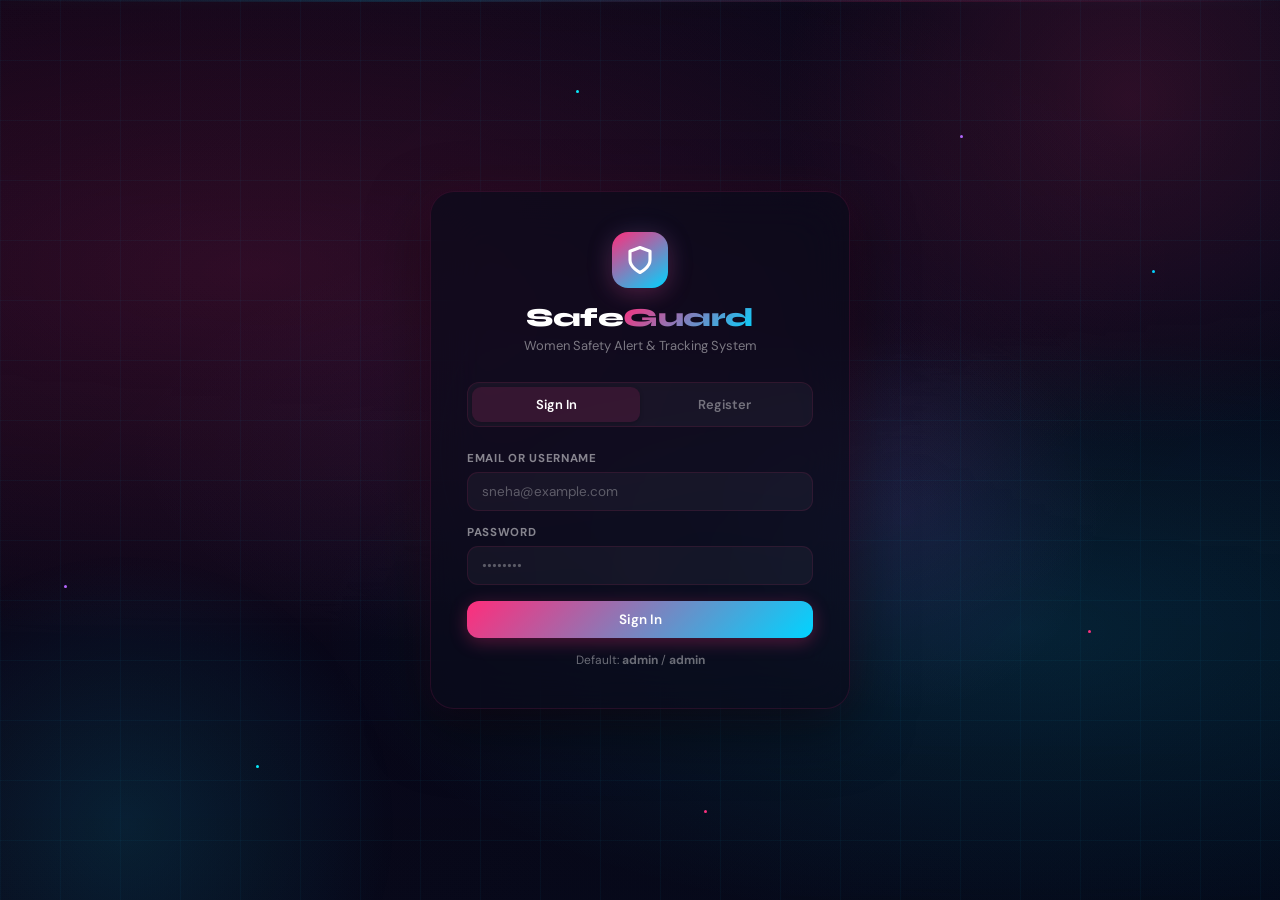
==== index.html @ 0b83d781 "Initial commit: women safety app with Django backend, SOS alerts, GPS tracking, WhatsApp/SMS/email/p" ====
<!DOCTYPE html>
<html lang="en">
<head>
<meta charset="UTF-8">
<meta name="viewport" content="width=device-width, initial-scale=1.0">
<title>SafeGuard — Women Safety Alert & Tracking System</title>
<meta name="description" content="Women Safety Alert and Tracking System — KLE's Jagadguru Tontadarya College, Gadag. BCA Project.">
<link rel="preconnect" href="https://fonts.googleapis.com">
<link rel="preconnect" href="https://fonts.gstatic.com" crossorigin>
<link href="https://fonts.googleapis.com/css2?family=Syne:wght@400;600;700;800&family=DM+Sans:ital,opsz,wght@0,9..40,300;0,9..40,400;0,9..40,500;0,9..40,600;1,9..40,300&display=swap" rel="stylesheet">
<link rel="stylesheet" href="css/style.css">
</head>
<body>
<div class="bg-orb"></div>
<div class="bg-orb"></div>
<div class="bg-orb"></div>
<div class="cyber-grid"></div>
<div class="gps-orbit-bg"></div>
<div class="gps-orbit-bg"></div>
<div class="particle"></div>
<div class="particle"></div>
<div class="particle"></div>
<div class="particle"></div>
<div class="particle"></div>
<div class="particle"></div>
<div class="particle"></div>
<div class="particle"></div>
<div class="particle"></div>
<div class="particle"></div>
<div class="scan-line"></div>
<!-- ╔══════════════════════════════╗
     ║         LOGIN PAGE           ║
     ╚══════════════════════════════╝ -->
<div class="login-page" id="login-page">
  <div class="login-card">
    <div class="login-brand">
      <div class="login-icon">
        <svg viewBox="0 0 24 24" fill="none" stroke="white" stroke-width="2.5" stroke-linecap="round" stroke-linejoin="round">
          <path d="M12 22s8-4 8-10V5l-8-3-8 3v7c0 6 8 10 8 10z"/>
        </svg>
      </div>
      <h1>Safe<span>Guard</span></h1>
      <p>Women Safety Alert & Tracking System</p>
    </div>

    <div class="login-tabs">
      <button class="login-tab active" id="tab-login" onclick="switchLoginTab('login')">Sign In</button>
      <button class="login-tab" id="tab-register" onclick="switchLoginTab('register')">Register</button>
    </div>

    <!-- Login Form -->
    <form class="login-form active" id="form-login" onsubmit="handleLogin(event)">
      <label class="field-label" for="login-email">Email or Username</label>
      <input class="inp" type="text" id="login-email" placeholder="sneha@example.com" required>

      <label class="field-label" for="login-pass">Password</label>
      <input class="inp" type="password" id="login-pass" placeholder="••••••••" required minlength="4">

      <button type="submit" class="btn btn-red btn-full mt16">Sign In</button>
      <p class="login-hint">Default: <strong>admin</strong> / <strong>admin</strong></p>
    </form>

    <!-- Register Form -->
    <form class="login-form" id="form-register" onsubmit="handleRegister(event)">
      <label class="field-label" for="reg-name">Full Name</label>
      <input class="inp" type="text" id="reg-name" placeholder="Your Name" required>

      <label class="field-label" for="reg-email">Email</label>
      <input class="inp" type="email" id="reg-email" placeholder="email@example.com" required>

      <label class="field-label" for="reg-phone">Phone</label>
      <input class="inp" type="tel" id="reg-phone" placeholder="+91 XXXXX XXXXX" required>

      <label class="field-label" for="reg-pass">Password</label>
      <input class="inp" type="password" id="reg-pass" placeholder="••••••••" required minlength="4">

      <button type="submit" class="btn btn-red btn-full mt16">Create Account</button>
    </form>
  </div>
</div>

<div class="app">

<!-- ╔══════════════════════════════╗
     ║         SIDEBAR             ║
     ╚══════════════════════════════╝ -->
<nav class="sidebar" role="navigation" aria-label="Main Navigation">

  <div class="sidebar-logo" title="SafeGuard" onclick="showPage('dashboard')">
    <!-- Shield icon -->
    <svg viewBox="0 0 24 24" fill="none" stroke="white" stroke-width="2.5" stroke-linecap="round" stroke-linejoin="round">
      <path d="M12 22s8-4 8-10V5l-8-3-8 3v7c0 6 8 10 8 10z"/>
    </svg>
  </div>

  <!-- Dashboard -->
  <button class="nav-item active" data-nav="dashboard" onclick="showPage('dashboard')" aria-label="Dashboard">
    <svg viewBox="0 0 24 24" fill="none" stroke="currentColor" stroke-width="2" stroke-linecap="round" stroke-linejoin="round"><rect x="3" y="3" width="7" height="7"/><rect x="14" y="3" width="7" height="7"/><rect x="14" y="14" width="7" height="7"/><rect x="3" y="14" width="7" height="7"/></svg>
    <span class="nav-tooltip">Dashboard</span>
  </button>

  <!-- Emergency SOS -->
  <button class="nav-item" data-nav="emergency" onclick="showPage('emergency')" aria-label="Emergency SOS">
    <svg viewBox="0 0 24 24" fill="none" stroke="currentColor" stroke-width="2" stroke-linecap="round" stroke-linejoin="round"><path d="M10.29 3.86L1.82 18a2 2 0 001.71 3h16.94a2 2 0 001.71-3L13.71 3.86a2 2 0 00-3.42 0z"/><line x1="12" y1="9" x2="12" y2="13"/><line x1="12" y1="17" x2="12.01" y2="17"/></svg>
    <span class="nav-tooltip">Emergency SOS</span>
  </button>

  <!-- Tracking -->
  <button class="nav-item" data-nav="tracking" onclick="showPage('tracking')" aria-label="Live Tracking">
    <svg viewBox="0 0 24 24" fill="none" stroke="currentColor" stroke-width="2" stroke-linecap="round" stroke-linejoin="round"><circle cx="12" cy="12" r="3"/><path d="M22 12h-4M6 12H2M12 2v4M12 18v4"/></svg>
    <span class="nav-tooltip">Live Tracking</span>
  </button>

  <!-- Contacts -->
  <button class="nav-item" data-nav="contacts" onclick="showPage('contacts')" aria-label="Contacts">
    <svg viewBox="0 0 24 24" fill="none" stroke="currentColor" stroke-width="2" stroke-linecap="round" stroke-linejoin="round"><path d="M17 21v-2a4 4 0 00-4-4H5a4 4 0 00-4 4v2"/><circle cx="9" cy="7" r="4"/><path d="M23 21v-2a4 4 0 00-3-3.87M16 3.13a4 4 0 010 7.75"/></svg>
    <span class="nav-tooltip">Contacts</span>
  </button>

  <!-- AI Detection -->
  <button class="nav-item" data-nav="aidetect" onclick="showPage('aidetect')" aria-label="AI Detection">
    <svg viewBox="0 0 24 24" fill="none" stroke="currentColor" stroke-width="2" stroke-linecap="round" stroke-linejoin="round"><path d="M12 1a3 3 0 00-3 3v8a3 3 0 006 0V4a3 3 0 00-3-3z"/><path d="M19 10v2a7 7 0 01-14 0v-2M12 19v4M8 23h8"/></svg>
    <span class="nav-tooltip">AI Detection</span>
  </button>

  <!-- History -->
  <button class="nav-item" data-nav="history" onclick="showPage('history')" aria-label="Alert History">
    <svg viewBox="0 0 24 24" fill="none" stroke="currentColor" stroke-width="2" stroke-linecap="round" stroke-linejoin="round"><circle cx="12" cy="12" r="10"/><polyline points="12 6 12 12 16 14"/></svg>
    <span class="nav-tooltip">Alert History</span>
  </button>

  <!-- Admin -->
  <button class="nav-item" data-nav="admin" onclick="showPage('admin')" aria-label="Admin Panel">
    <svg viewBox="0 0 24 24" fill="none" stroke="currentColor" stroke-width="2" stroke-linecap="round" stroke-linejoin="round"><rect x="2" y="3" width="20" height="14" rx="2"/><path d="M8 21h8M12 17v4"/></svg>
    <span class="nav-tooltip">Admin Panel</span>
  </button>

  <!-- Profile -->
  <button class="nav-item" data-nav="profile" onclick="showPage('profile')" aria-label="My Profile">
    <svg viewBox="0 0 24 24" fill="none" stroke="currentColor" stroke-width="2" stroke-linecap="round" stroke-linejoin="round"><path d="M20 21v-2a4 4 0 00-4-4H8a4 4 0 00-4 4v2"/><circle cx="12" cy="7" r="4"/></svg>
    <span class="nav-tooltip">My Profile</span>
  </button>

  <!-- Logout -->
  <button class="nav-item" onclick="logout()" aria-label="Logout" style="margin-top:4px;">
    <svg viewBox="0 0 24 24" fill="none" stroke="currentColor" stroke-width="2" stroke-linecap="round" stroke-linejoin="round"><path d="M9 21H5a2 2 0 01-2-2V5a2 2 0 012-2h4M16 17l5-5-5-5M21 12H9"/></svg>
    <span class="nav-tooltip">Logout</span>
  </button>

  <div class="sidebar-spacer"></div>
  <div class="online-dot" title="System Online"></div>
</nav>

<!-- ╔══════════════════════════════╗
     ║          MAIN               ║
     ╚══════════════════════════════╝ -->
<div class="main">

  <!-- TOP BAR -->
  <header class="topbar">
    <div class="topbar-brand">Safe<span>Guard</span></div>
    <div class="topbar-sep"></div>
    <div class="page-label" id="page-label">Dashboard</div>
    <div class="topbar-spacer"></div>
    <div class="topbar-clock" id="clock">--:--:-- --</div>
    <button class="alert-bell" onclick="showPage('history')" title="Alert History">
      <svg viewBox="0 0 24 24" fill="none" stroke="currentColor" stroke-width="2" stroke-linecap="round" stroke-linejoin="round"><path d="M18 8A6 6 0 006 8c0 7-3 9-3 9h18s-3-2-3-9M13.73 21a2 2 0 01-3.46 0"/></svg>
      <div class="bell-badge"></div>
    </button>
    <div class="topbar-user" onclick="showPage('profile')">
      <div class="user-av">?</div>
      <span>User</span>
    </div>
  </header>

  <!-- ════════════════════════════════
       PAGE: DASHBOARD
  ════════════════════════════════ -->
  <section class="page active" id="page-dashboard">
    <div class="page-bg-pattern"></div>
    <div class="sec-head dash-head">
      <div class="dash-head-content">
        <h2>Safety <em>Dashboard</em></h2>
      </div>
      <div class="dash-illustration">
        <svg viewBox="0 0 200 100" fill="none" xmlns="http://www.w3.org/2000/svg">
          <path d="M30 70 L50 40 L70 55 L100 20 L130 55 L150 35 L170 60" stroke="var(--primary)" stroke-width="2.5" stroke-linecap="round" stroke-linejoin="round" opacity="0.35"/>
          <path d="M30 80 L50 50 L70 65 L100 30 L130 65 L150 45 L170 70" stroke="var(--pink)" stroke-width="1.5" stroke-linecap="round" stroke-linejoin="round" opacity="0.2"/>
          <circle cx="100" cy="20" r="4" fill="var(--primary)" opacity="0.45"/>
          <circle cx="170" cy="60" r="3" fill="var(--pink)" opacity="0.35"/>
          <circle cx="30" cy="70" r="3" fill="var(--primary-light)" opacity="0.3"/>
        </svg>
      </div>
    </div>

    <!-- Stat Cards -->
    <div class="stat-grid">
      <div class="stat">
        <div class="stat-icon" style="background:var(--primary-bg);">
          <svg viewBox="0 0 24 24" fill="none" stroke="var(--primary)" stroke-width="2.2" stroke-linecap="round" stroke-linejoin="round"><path d="M10.29 3.86L1.82 18a2 2 0 001.71 3h16.94a2 2 0 001.71-3L13.71 3.86a2 2 0 00-3.42 0z"/><line x1="12" y1="9" x2="12" y2="13"/><line x1="12" y1="17" x2="12.01" y2="17"/></svg>
        </div>
        <div class="stat-num" style="color:var(--primary);">3</div>
        <div class="stat-lbl">Alerts This Month</div>
        <div class="stat-tag" style="color:var(--primary);">↑ 1 from last month</div>
      </div>
      <div class="stat">
        <div class="stat-icon" style="background:var(--green-bg);">
          <svg viewBox="0 0 24 24" fill="none" stroke="var(--green)" stroke-width="2.2" stroke-linecap="round" stroke-linejoin="round"><path d="M17 21v-2a4 4 0 00-4-4H5a4 4 0 00-4 4v2"/><circle cx="9" cy="7" r="4"/></svg>
        </div>
        <div class="stat-num" style="color:var(--green);">4</div>
        <div class="stat-lbl">Emergency Contacts</div>
        <div class="stat-tag" style="color:var(--green);">All reachable</div>
      </div>
      <div class="stat">
        <div class="stat-icon" style="background:var(--blue-bg);">
          <svg viewBox="0 0 24 24" fill="none" stroke="var(--blue)" stroke-width="2.2" stroke-linecap="round" stroke-linejoin="round"><circle cx="12" cy="12" r="3"/><path d="M22 12h-4M6 12H2M12 2v4M12 18v4"/></svg>
        </div>
        <div class="stat-num" style="color:var(--blue);">GPS</div>
        <div class="stat-lbl">Location Status</div>
        <div class="stat-tag" style="color:var(--blue);">Active · ±5m accuracy</div>
      </div>
      <div class="stat">
        <div class="stat-icon" style="background:var(--amber-bg);">
          <svg viewBox="0 0 24 24" fill="none" stroke="var(--amber)" stroke-width="2.2" stroke-linecap="round" stroke-linejoin="round"><path d="M12 1a3 3 0 00-3 3v8a3 3 0 006 0V4a3 3 0 00-3-3z"/><path d="M19 10v2a7 7 0 01-14 0v-2"/></svg>
        </div>
        <div class="stat-num" style="color:var(--amber);">AI</div>
        <div class="stat-lbl">Scream Detector</div>
        <div class="stat-tag" style="color:var(--amber);">Listening…</div>
      </div>
    </div>

    <!-- Live Status Banner -->
    <div class="live-banner">
      <div class="live-banner-dot"></div>
      <div class="live-banner-text">
        <strong>System Active</strong> &nbsp;·&nbsp; Monitoring live from <span id="dash-location">MG Road, Gadag</span>
      </div>
      <span class="pill pill-safe" style="font-size:10px;margin-left:auto;">LIVE</span>
    </div>

    <div class="g2 mt16">
      <!-- Recent Alerts -->
      <div class="card">
        <div class="card-head">
          <svg viewBox="0 0 24 24" fill="none" stroke="currentColor" stroke-width="2" stroke-linecap="round" stroke-linejoin="round"><path d="M18 8A6 6 0 006 8c0 7-3 9-3 9h18s-3-2-3-9M13.73 21a2 2 0 01-3.46 0"/></svg>
          Recent Alerts
          <span class="ch-right"><button class="btn btn-ghost btn-sm" onclick="showPage('history')">View All</button></span>
        </div>
        <div id="alert-feed"></div>
      </div>

      <!-- Status + Quick Actions -->
      <div class="col">
        <div class="card">
          <div class="card-head">
            <svg viewBox="0 0 24 24" fill="none" stroke="currentColor" stroke-width="2" stroke-linecap="round" stroke-linejoin="round"><path d="M12 22s8-4 8-10V5l-8-3-8 3v7c0 6 8 10 8 10z"/></svg>
            Current Safety Status
          </div>
          <div class="row mt8">
            <span class="pill pill-safe">Safe</span>
            <span style="font-size:12px;color:var(--muted);">Updated just now</span>
          </div>
          <div class="divider"></div>
          <div style="font-size:12px;color:var(--muted);">Current Location</div>
          <div style="font-size:15px;font-weight:600;margin-top:4px;">MG Road, Gadag, Karnataka</div>
          <div style="font-size:12px;color:var(--muted);margin-top:2px;">15.4253°N &nbsp;75.6278°E</div>
          <div class="divider"></div>
          <div style="font-size:12px;color:var(--muted);margin-bottom:10px;">Quick Actions</div>
          <div class="row" style="flex-wrap:wrap;gap:8px;">
            <button class="btn btn-red" onclick="showPage('emergency')">
              <svg viewBox="0 0 24 24" fill="none" stroke="currentColor" stroke-width="2.5" stroke-linecap="round" stroke-linejoin="round" style="width:14px;height:14px;"><path d="M10.29 3.86L1.82 18a2 2 0 001.71 3h16.94a2 2 0 001.71-3L13.71 3.86a2 2 0 00-3.42 0z"/></svg>
              SOS Alert
            </button>
            <button class="btn btn-ghost" onclick="showPage('tracking')">📍 Share Location</button>
            <button class="btn btn-ghost" onclick="safeCheckIn()">✅ I'm Safe</button>
          </div>
        </div>

        <div class="card">
          <div class="card-head">
            <svg viewBox="0 0 24 24" fill="none" stroke="currentColor" stroke-width="2" stroke-linecap="round" stroke-linejoin="round"><polyline points="22 12 18 12 15 21 9 3 6 12 2 12"/></svg>
            System Status
          </div>
          <div style="display:flex;flex-direction:column;gap:10px;">
            <div class="row"><span style="font-size:13px;flex:1;">GPS Tracking</span><span class="pill pill-safe">Active</span></div>
            <div class="row"><span style="font-size:13px;flex:1;">AI Scream Detector</span><span class="pill pill-safe">Listening</span></div>
            <div class="row"><span style="font-size:13px;flex:1;">Emergency Contacts</span><span class="pill pill-safe">4 Ready</span></div>
            <div class="row"><span style="font-size:13px;flex:1;">Database (MySQL)</span><span class="pill pill-safe">Connected</span></div>
            <div class="row"><span style="font-size:13px;flex:1;">Location Sharing</span><span class="pill pill-warn">Standby</span></div>
          </div>
        </div>
      </div>
    </div>
  </section>

  <!-- ════════════════════════════════
       PAGE: EMERGENCY SOS
  ════════════════════════════════ -->
  <section class="page" id="page-emergency">
    <div class="page-bg-pattern"></div>
    <div class="sec-head">
      <h2>Emergency <em>SOS</em></h2>
      <p>Press the button to send an instant alert with your live GPS location to all contacts</p>
    </div>
    <div class="g2">
      <!-- SOS Button card -->
      <div class="card">
        <div class="sos-wrapper">
          <div class="sos-rings">
            <div class="ring"></div>
            <div class="ring"></div>
            <div class="ring"></div>
            <button class="sos-btn-main" onclick="triggerSOS()" aria-label="Send SOS Emergency Alert">
              <div class="sos-label">SOS</div>
              <div class="sos-sub">TAP TO ALERT</div>
            </button>
          </div>
          <p class="sos-hint">Pressing SOS immediately sends your GPS coordinates to all registered emergency contacts and nearby police authorities via SMS.</p>
          <div class="row mt16" style="justify-content:center;gap:12px;flex-wrap:wrap;">
            <button class="btn btn-outline" onclick="safeCheckIn()">✅ I'm Safe</button>
            <button class="btn btn-ghost" onclick="showPage('contacts')">👥 Manage Contacts</button>
            <button class="btn btn-outline" onclick="fakeCall()">📞 Fake Call</button>
          </div>
        </div>
      </div>

      <!-- Alert settings + contact list -->
      <div class="col">
        <div class="card">
          <div class="card-head">
            <svg viewBox="0 0 24 24" fill="none" stroke="currentColor" stroke-width="2" stroke-linecap="round" stroke-linejoin="round"><path d="M22 16.92v3a2 2 0 01-2.18 2 19.79 19.79 0 01-8.63-3.07A19.5 19.5 0 013.07 9.81a19.79 19.79 0 01-3.07-8.67A2 2 0 012 .84h3a2 2 0 012 1.72c.127.96.361 1.903.7 2.81a2 2 0 01-.45 2.11L6.09 8.91a16 16 0 006 6l1.27-1.27a2 2 0 012.11-.45c.907.339 1.85.573 2.81.7A2 2 0 0122 16.92z"/></svg>
            Will Alert These Contacts
          </div>
          <div id="sos-contact-list"></div>
        </div>

        <div class="card">
          <div class="card-head">
            <svg viewBox="0 0 24 24" fill="none" stroke="currentColor" stroke-width="2" stroke-linecap="round" stroke-linejoin="round"><path d="M21 15a2 2 0 01-2 2H7l-4 4V5a2 2 0 012-2h14a2 2 0 012 2z"/></svg>
            Emergency SMS
          </div>
          <label class="field-label" style="margin-top:0;" for="sos-msg-template">SMS message sent to contacts</label>
          <textarea rows="3" style="resize:none;" id="sos-msg-template">🚨 EMERGENCY! I need immediate help. My location: MG Road, Gadag. Please contact me or alert authorities right away. — SafeGuard App</textarea>
          <div style="font-size:12px;color:rgba(255,255,255,0.45);margin-top:6px;" id="sos-contacts-display">Contacts: None saved</div>
          <div class="row mt16" style="gap:10px;flex-wrap:wrap;">
            <button class="btn btn-red" onclick="triggerSOS()" style="flex:1;">🚨 SOS Alert</button>
            <button class="btn btn-outline" onclick="smsAllContacts()" style="flex:1;">💬 SMS All</button>
          </div>
        </div>
      </div>
    </div>
  </section>

  <!-- ════════════════════════════════
       PAGE: LIVE TRACKING
  ════════════════════════════════ -->
  <section class="page" id="page-tracking">
    <div class="page-bg-pattern"></div>
    <div class="sec-head">
      <h2>Live <em>GPS Tracking</em></h2>
      <p>Real-time location monitoring and sharing with emergency contacts</p>
    </div>
    <div class="g2">
      <!-- Map with Google Maps embed -->
      <div class="col">
        <div class="card" style="padding:0;overflow:hidden;">
          <div class="map-box" id="live-map-container">
            <iframe id="live-map-frame" width="100%" height="100%" style="border:0;position:absolute;inset:0;" loading="lazy" src="https://www.openstreetmap.org/export/embed.html?bbox=75.61,15.41,75.64,15.44&amp;layer=mapnik&amp;marker=15.4253,75.6278"></iframe>
            <div class="map-user-dot"></div>
            <div class="map-info">
              <strong>📍 Current Location</strong>
              <span id="tracking-location-label">MG Road, Gadag — 15.4253°N 75.6278°E</span>
              <a id="gmaps-link" href="#" target="_blank" style="font-size:12px;color:var(--blue);margin-top:4px;display:inline-block;">View on Google Maps →</a>
            </div>
            <div class="map-contacts" id="tracking-contact-chips">
            </div>
          </div>
          <div style="padding:18px;">
            <div class="row" style="flex-wrap:wrap;gap:10px;">
              <div style="flex:1;min-width:80px;">
                <div style="font-size:11px;color:var(--muted);">Accuracy</div>
                <div style="font-weight:700;font-size:14px;">±5 meters</div>
              </div>
              <div style="flex:1;min-width:80px;">
                <div style="font-size:11px;color:var(--muted);">Speed</div>
                <div style="font-weight:700;font-size:14px;">0 km/h</div>
              </div>
              <div style="flex:1;min-width:80px;">
                <div style="font-size:11px;color:var(--muted);">Battery</div>
                <div style="font-weight:700;font-size:14px;">78%</div>
              </div>
              <div style="flex:1;min-width:80px;">
                <div style="font-size:11px;color:var(--muted);">GPS Status</div>
                <span class="pill pill-safe" id="share-status">STANDBY</span>
              </div>
            </div>
          </div>
        </div>

        <!-- Tracking history -->
        <div class="card">
          <div class="card-head">
            <svg viewBox="0 0 24 24" fill="none" stroke="currentColor" stroke-width="2" stroke-linecap="round" stroke-linejoin="round"><circle cx="12" cy="12" r="10"/><polyline points="12 6 12 12 16 14"/></svg>
            Location Trail (Today)
          </div>
          <div class="timeline">
            <div class="tl-item">
              <div class="tl-dot" style="background:var(--red-bg);color:var(--red);">●</div>
              <div class="tl-content"><div class="tl-event">MG Road, Gadag</div><div class="tl-detail">Current · 15.4253°N 75.6278°E</div></div>
              <div class="tl-time">Now</div>
            </div>
            <div class="tl-item">
              <div class="tl-dot" style="background:var(--surface-2);color:var(--muted);">●</div>
              <div class="tl-content"><div class="tl-event">Gadag Bus Stand</div><div class="tl-detail">15.4231°N 75.6219°E</div></div>
              <div class="tl-time">10 min</div>
            </div>
            <div class="tl-item">
              <div class="tl-dot" style="background:var(--surface-2);color:var(--muted);">●</div>
              <div class="tl-content"><div class="tl-event">JTC College, Gadag</div><div class="tl-detail">15.4180°N 75.6190°E</div></div>
              <div class="tl-time">45 min</div>
            </div>
            <div class="tl-item">
              <div class="tl-dot" style="background:var(--surface-2);color:var(--muted);">●</div>
              <div class="tl-content"><div class="tl-event">Home — Residential Area</div><div class="tl-detail">15.4105°N 75.6150°E</div></div>
              <div class="tl-time">2h ago</div>
            </div>
          </div>
        </div>
      </div>

      <!-- Sharing controls -->
      <div class="col">
        <div class="card">
          <div class="card-head">
            <svg viewBox="0 0 24 24" fill="none" stroke="currentColor" stroke-width="2" stroke-linecap="round" stroke-linejoin="round"><path d="M4 12v8a2 2 0 002 2h12a2 2 0 002-2v-8M16 6l-4-4-4 4M12 2v13"/></svg>
            Share Live Location
          </div>
          <label class="field-label" style="margin-top:0;" for="share-duration">Share Duration</label>
          <select id="share-duration">
            <option>1 Hour</option>
            <option selected>2 Hours</option>
            <option>4 Hours</option>
            <option>Until Manually Stopped</option>
          </select>
          <label class="field-label" for="share-with">Share With</label>
          <select id="share-with">
            <option>All Emergency Contacts</option>
            <option>Mom Only</option>
            <option>Dad Only</option>
            <option>All Contacts + Police</option>
          </select>
          <label class="field-label" for="update-freq">Update Frequency</label>
          <select id="update-freq">
            <option>Every 30 seconds</option>
            <option selected>Every 1 minute</option>
            <option>Every 5 minutes</option>
          </select>
          <button class="btn btn-red btn-full mt16" id="share-btn" onclick="startSharing()">▶ Start Live Sharing</button>
        </div>

        <div class="card">
          <div class="card-head">
            <svg viewBox="0 0 24 24" fill="none" stroke="currentColor" stroke-width="2" stroke-linecap="round" stroke-linejoin="round"><path d="M21 10c0 7-9 13-9 13s-9-6-9-13a9 9 0 0118 0z"/><circle cx="12" cy="10" r="3"/></svg>
            Safe Zones
          </div>
          <div style="display:flex;flex-direction:column;gap:10px;">
            <div class="row">
              <div style="width:10px;height:10px;border-radius:50%;background:var(--green);flex-shrink:0;"></div>
              <div style="flex:1;font-size:13px;"><strong>Home</strong> &nbsp;—&nbsp; <span style="color:var(--muted);">Residential Area, Gadag</span></div>
              <span class="pill pill-safe" style="font-size:10px;">Active</span>
            </div>
            <div class="row">
              <div style="width:10px;height:10px;border-radius:50%;background:var(--green);flex-shrink:0;"></div>
              <div style="flex:1;font-size:13px;"><strong>College</strong> &nbsp;—&nbsp; <span style="color:var(--muted);">JTC Campus, Gadag</span></div>
              <span class="pill pill-safe" style="font-size:10px;">Active</span>
            </div>
            <div class="row">
              <div style="width:10px;height:10px;border-radius:50%;background:var(--amber);flex-shrink:0;"></div>
              <div style="flex:1;font-size:13px;"><strong>Market Area</strong> &nbsp;—&nbsp; <span style="color:var(--muted);">City Center</span></div>
              <span class="pill pill-warn" style="font-size:10px;">Caution</span>
            </div>
          </div>
          <button class="btn btn-ghost btn-full mt16" onclick="toast('📍 Safe Zone saved!','Safe Zones')">+ Add Safe Zone</button>
        </div>

        <!-- ═══ Safe Route Suggestion ═══ -->
        <div class="card">
          <div class="card-head">
            <svg viewBox="0 0 24 24" fill="none" stroke="currentColor" stroke-width="2" stroke-linecap="round" stroke-linejoin="round"><polyline points="22 12 18 12 15 21 9 3 6 12 2 12"/></svg>
            Safe Route Suggestion
          </div>
          <div style="display:flex;flex-direction:column;gap:12px;">
            <div class="row" style="align-items:flex-start;">
              <div style="width:20px;height:20px;border-radius:50%;background:rgba(0,230,118,0.2);display:flex;align-items:center;justify-content:center;flex-shrink:0;margin-top:2px;">
                <div style="width:8px;height:8px;border-radius:50%;background:var(--green);"></div>
              </div>
              <div style="flex:1;">
                <div style="font-size:13px;font-weight:600;color:white;">Route via College Road</div>
                <div style="font-size:11px;color:rgba(255,255,255,0.4);">Well-lit, CCTV covered · 1.2 km · 15 min walk</div>
              </div>
              <span class="pill pill-safe" style="font-size:9px;">Safe</span>
            </div>
            <div class="row" style="align-items:flex-start;">
              <div style="width:20px;height:20px;border-radius:50%;background:rgba(255,171,0,0.2);display:flex;align-items:center;justify-content:center;flex-shrink:0;margin-top:2px;">
                <div style="width:8px;height:8px;border-radius:50%;background:var(--amber);"></div>
              </div>
              <div style="flex:1;">
                <div style="font-size:13px;font-weight:600;color:white;">Route via Market Road</div>
                <div style="font-size:11px;color:rgba(255,255,255,0.4);">Moderate traffic, some dark spots · 0.8 km · 10 min</div>
              </div>
              <span class="pill pill-warn" style="font-size:9px;">Caution</span>
            </div>
            <button class="btn btn-ghost btn-full mt8" onclick="findSafeRoute()">🔄 Suggest Safe Route</button>
          </div>
        </div>

        <!-- ═══ Nearby Police & Hospitals ═══ -->
        <div class="card">
          <div class="card-head">
            <svg viewBox="0 0 24 24" fill="none" stroke="currentColor" stroke-width="2" stroke-linecap="round" stroke-linejoin="round"><path d="M12 22s-8-4.5-8-11.8A8 8 0 0112 2a8 8 0 018 8.2c0 7.3-8 11.8-8 11.8z"/><circle cx="12" cy="10" r="3"/></svg>
            Nearby Emergency Services
          </div>
          <div id="nearby-places-list">
            <div style="font-size:13px;color:rgba(255,255,255,0.4);padding:8px 0;text-align:center;">Click below to find nearby police stations & hospitals</div>
          </div>
          <div class="row mt16" style="gap:8px;">
            <button class="btn btn-outline btn-sm" onclick="findNearbyPlaces('police')" style="flex:1;">👮 Police</button>
            <button class="btn btn-outline btn-sm" onclick="findNearbyPlaces('hospital')" style="flex:1;">🏥 Hospital</button>
            <button class="btn btn-outline btn-sm" onclick="findNearbyPlaces('atm')" style="flex:1;">🏦 ATM</button>
          </div>
        </div>
      </div>
    </div>
  </section>

  <!-- ════════════════════════════════
       PAGE: CONTACTS
  ════════════════════════════════ -->
  <section class="page" id="page-contacts">
    <div class="page-bg-pattern"></div>
    <div class="sec-head">
      <h2>Emergency <em>Contacts</em></h2>
      <p>People who receive instant alerts when you trigger SOS</p>
    </div>
    <div class="g2">
      <div class="card">
        <div class="card-head">
          <svg viewBox="0 0 24 24" fill="none" stroke="currentColor" stroke-width="2" stroke-linecap="round" stroke-linejoin="round"><path d="M17 21v-2a4 4 0 00-4-4H5a4 4 0 00-4 4v2"/><circle cx="9" cy="7" r="4"/></svg>
          Saved Contacts
          <span class="ch-right" style="font-size:11px;color:var(--muted);font-family:'DM Sans',sans-serif;font-weight:400;text-transform:none;letter-spacing:0;" id="contact-count"></span>
        </div>
        <div id="contact-list"></div>
      </div>

      <div class="card">
        <div class="card-head">
          <svg viewBox="0 0 24 24" fill="none" stroke="currentColor" stroke-width="2" stroke-linecap="round" stroke-linejoin="round"><line x1="12" y1="5" x2="12" y2="19"/><line x1="5" y1="12" x2="19" y2="12"/></svg>
          Add New Contact
        </div>
        <label class="field-label" style="margin-top:0;" for="inp-name">Full Name *</label>
        <input class="inp" type="text" id="inp-name" placeholder="e.g. Anita Sharma">

        <label class="field-label" for="inp-phone">Phone Number *</label>
        <input class="inp" type="tel" id="inp-phone" placeholder="+91 XXXXX XXXXX">

        <label class="field-label" for="inp-email">Email (optional)</label>
        <input class="inp" type="email" id="inp-email" placeholder="email@example.com">

        <label class="field-label" for="inp-relation">Relationship</label>
        <select id="inp-relation">
          <option>Mother</option>
          <option>Father</option>
          <option>Sibling</option>
          <option>Friend</option>
          <option>Neighbour</option>
          <option>Guardian</option>
          <option>Other</option>
        </select>

        <label class="field-label" for="alert-method">Alert Method</label>
        <select id="alert-method">
          <option>SMS + Call</option>
          <option>SMS only</option>
          <option>App Notification</option>
          <option>All Methods</option>
        </select>

        <div class="row mt16" style="gap:10px;">
          <button class="btn btn-red" onclick="addContact()" style="flex:1;">Add Contact</button>
          <button class="btn btn-ghost" onclick="document.getElementById('inp-name').value='';document.getElementById('inp-phone').value='';document.getElementById('inp-email').value='';">Clear</button>
        </div>
      </div>
    </div>
  </section>

  <!-- ════════════════════════════════
       PAGE: AI DETECTION
  ════════════════════════════════ -->
  <section class="page" id="page-aidetect">
    <div class="page-bg-pattern"></div>
    <div class="sec-head">
      <h2>AI Scream <em>Detection</em></h2>
      <p>Automatic danger recognition using ML audio analysis — no button press required</p>
    </div>
    <div class="g2">
      <!-- AI Live Monitor -->
      <div class="ai-dark-card">
        <div class="ai-card-title">
          <svg viewBox="0 0 24 24" fill="none" stroke="#ff6b8a" stroke-width="2" stroke-linecap="round" stroke-linejoin="round" style="width:19px;height:19px;"><path d="M12 1a3 3 0 00-3 3v8a3 3 0 006 0V4a3 3 0 00-3-3z"/><path d="M19 10v2a7 7 0 01-14 0v-2M12 19v4M8 23h8"/></svg>
          Live Audio Monitor
        </div>
        <div class="ai-card-sub">AI model continuously listening for distress sounds</div>

        <div class="waveform" id="waveform"></div>

        <div class="ai-stats">
          <div>
            <div style="font-size:12px;color:rgba(255,255,255,.45);margin-bottom:4px;">Sound Level</div>
            <div><span class="db-display" id="db-value">42</span> <span class="db-unit">dB</span></div>
          </div>
          <div style="text-align:right;">
            <div style="font-size:12px;color:rgba(255,255,255,.45);margin-bottom:4px;">AI Status</div>
            <div class="ai-state" id="ai-state" style="color:var(--green);">✅ SAFE — Monitoring</div>
          </div>
        </div>

        <div class="thresh-bar">
          <div class="thresh-fill" id="thresh-fill" style="width:42%;"></div>
        </div>
        <div class="thresh-labels">
          <span>0 dB</span>
          <span>Normal (40)</span>
          <span>Caution (65)</span>
          <span>Alert (85)</span>
          <span>100 dB</span>
        </div>

        <div class="ai-controls">
          <div>
            <div class="ai-ctrl-label">AI Scream Detection</div>
            <div class="ai-ctrl-sub">Auto-alert fires at ≥85 dB scream</div>
          </div>
          <label class="toggle">
            <input type="checkbox" checked id="ai-toggle" onchange="toggleAI(this)">
            <div class="toggle-track"></div>
          </label>
        </div>

        <div style="margin-top:16px;display:flex;gap:10px;">
          <button class="btn btn-outline btn-sm" style="border-color:rgba(255,107,138,.6);color:#ff6b8a;" onclick="testDetection()">🔊 Test Detection</button>
          <button class="btn btn-ghost btn-sm" style="background:rgba(255,255,255,.07);border-color:rgba(255,255,255,.1);color:rgba(255,255,255,.6);" onclick="toast('AI model last retrained: March 2024. Accuracy: 94.3%.','Model Info')">ℹ️ Model Info</button>
        </div>
      </div>

      <!-- Settings & How it works -->
      <div class="col">
        <div class="card">
          <div class="card-head">
            <svg viewBox="0 0 24 24" fill="none" stroke="currentColor" stroke-width="2" stroke-linecap="round" stroke-linejoin="round"><path d="M12 22s8-4 8-10V5l-8-3-8 3v7c0 6 8 10 8 10z"/></svg>
            How It Works
          </div>
          <div style="display:flex;flex-direction:column;gap:14px;">
            <div style="display:flex;gap:12px;align-items:flex-start;">
              <div style="width:30px;height:30px;background:var(--red-bg);border-radius:9px;display:flex;align-items:center;justify-content:center;flex-shrink:0;font-weight:800;font-size:12px;color:var(--red);">1</div>
              <div><div style="font-size:13.5px;font-weight:600;">Audio Capture</div><div style="font-size:12px;color:var(--muted);margin-top:2px;">Microphone captures ambient sound continuously in real-time</div></div>
            </div>
            <div style="display:flex;gap:12px;align-items:flex-start;">
              <div style="width:30px;height:30px;background:var(--amber-bg);border-radius:9px;display:flex;align-items:center;justify-content:center;flex-shrink:0;font-weight:800;font-size:12px;color:var(--amber);">2</div>
              <div><div style="font-size:13.5px;font-weight:600;">ML Classification</div><div style="font-size:12px;color:var(--muted);margin-top:2px;">AI model (SVM/CNN) classifies scream vs. normal environmental noise</div></div>
            </div>
            <div style="display:flex;gap:12px;align-items:flex-start;">
              <div style="width:30px;height:30px;background:var(--blue-bg);border-radius:9px;display:flex;align-items:center;justify-content:center;flex-shrink:0;font-weight:800;font-size:12px;color:var(--blue);">3</div>
              <div><div style="font-size:13.5px;font-weight:600;">Threshold Check</div><div style="font-size:12px;color:var(--muted);margin-top:2px;">If classified scream exceeds dB threshold, auto-alert is prepared</div></div>
            </div>
            <div style="display:flex;gap:12px;align-items:flex-start;">
              <div style="width:30px;height:30px;background:var(--green-bg);border-radius:9px;display:flex;align-items:center;justify-content:center;flex-shrink:0;font-weight:800;font-size:12px;color:var(--green);">4</div>
              <div><div style="font-size:13.5px;font-weight:600;">Auto Alert Fires</div><div style="font-size:12px;color:var(--muted);margin-top:2px;">GPS location + SMS sent to all contacts within 3 seconds automatically</div></div>
            </div>
          </div>
        </div>

        <div class="card">
          <div class="card-head">
            <svg viewBox="0 0 24 24" fill="none" stroke="currentColor" stroke-width="2" stroke-linecap="round" stroke-linejoin="round"><circle cx="12" cy="12" r="3"/><path d="M19.07 4.93a10 10 0 010 14.14M4.93 4.93a10 10 0 000 14.14"/></svg>
            Detection Settings
          </div>
          <label class="field-label" style="margin-top:0;" for="sensitivity">Sensitivity Level</label>
          <select id="sensitivity" onchange="toast('⚙️ Sensitivity updated.','Settings Saved')">
            <option>High — 75 dB (more sensitive)</option>
            <option selected>Medium — 85 dB (recommended)</option>
            <option>Low — 95 dB (fewer false positives)</option>
          </select>
          <label class="field-label" for="auto-delay">Auto-Alert Delay</label>
          <select id="auto-delay">
            <option>Immediate (0 seconds)</option>
            <option selected>3 seconds (default)</option>
            <option>5 seconds (manual cancel window)</option>
          </select>
          <label class="field-label" for="sound-env">Sound Environment</label>
          <select id="sound-env">
            <option>Quiet (Indoor / Night)</option>
            <option selected>Mixed (General Use)</option>
            <option>Noisy (Public / Transport)</option>
          </select>
          <button class="btn btn-red btn-full mt16" onclick="toast('✅ AI detection settings saved.','Saved')">Save Settings</button>
        </div>
      </div>
    </div>
  </section>

  <!-- ════════════════════════════════
       PAGE: HISTORY
  ════════════════════════════════ -->
  <section class="page" id="page-history">
    <div class="page-bg-pattern"></div>
    <div class="sec-head">
      <h2>Alert <em>History</em></h2>
      <p>Complete log of all past alerts, check-ins, and system events</p>
    </div>
    <div class="g2">
      <div class="card" style="grid-column:1/-1;">
        <div class="card-head">
          <svg viewBox="0 0 24 24" fill="none" stroke="currentColor" stroke-width="2" stroke-linecap="round" stroke-linejoin="round"><circle cx="12" cy="12" r="10"/><polyline points="12 6 12 12 16 14"/></svg>
          All Events
          <span class="ch-right">
            <button class="btn btn-ghost btn-sm" onclick="exportCSV()">Export CSV</button>
          </span>
        </div>
        <div id="history-feed"></div>
      </div>
    </div>
  </section>

  <!-- ════════════════════════════════
       PAGE: ADMIN PANEL
  ════════════════════════════════ -->
  <section class="page" id="page-admin">
    <div class="page-bg-pattern"></div>
    <div class="sec-head">
      <h2>Admin <em>Panel</em></h2>
    </div>

    <!-- Admin Stats -->
    <div class="g3" style="margin-bottom:20px;">
      <div class="stat">
        <div class="stat-icon" style="background:var(--blue-bg);">
          <svg viewBox="0 0 24 24" fill="none" stroke="var(--blue)" stroke-width="2.2" stroke-linecap="round" stroke-linejoin="round"><path d="M17 21v-2a4 4 0 00-4-4H5a4 4 0 00-4 4v2"/><circle cx="9" cy="7" r="4"/><path d="M23 21v-2a4 4 0 00-3-3.87M16 3.13a4 4 0 010 7.75"/></svg>
        </div>
        <div class="stat-num" style="color:var(--blue);">127</div>
        <div class="stat-lbl">Registered Users</div>
        <div class="stat-tag" style="color:var(--blue);">↑ 14 new this month</div>
      </div>
      <div class="stat">
        <div class="stat-icon" style="background:var(--pink-bg);">
          <svg viewBox="0 0 24 24" fill="none" stroke="var(--pink)" stroke-width="2.2" stroke-linecap="round" stroke-linejoin="round"><path d="M10.29 3.86L1.82 18a2 2 0 001.71 3h16.94a2 2 0 001.71-3L13.71 3.86a2 2 0 00-3.42 0z"/><line x1="12" y1="9" x2="12" y2="13"/><line x1="12" y1="17" x2="12.01" y2="17"/></svg>
        </div>
        <div class="stat-num" style="color:var(--pink);">18</div>
        <div class="stat-lbl">Total Alerts (Apr)</div>
        <div class="stat-tag" style="color:var(--pink);">↓ 3 from March</div>
      </div>
      <div class="stat">
        <div class="stat-icon" style="background:var(--green-bg);">
          <svg viewBox="0 0 24 24" fill="none" stroke="var(--green)" stroke-width="2.2" stroke-linecap="round" stroke-linejoin="round"><polyline points="22 12 18 12 15 21 9 3 6 12 2 12"/></svg>
        </div>
        <div class="stat-num" style="color:var(--green);">94%</div>
        <div class="stat-lbl">Response Rate</div>
        <div class="stat-tag" style="color:var(--green);">+2% improvement</div>
      </div>
    </div>

    <div class="card">
      <div class="card-head">
        <svg viewBox="0 0 24 24" fill="none" stroke="currentColor" stroke-width="2" stroke-linecap="round" stroke-linejoin="round"><rect x="2" y="3" width="20" height="14" rx="2"/><path d="M8 21h8M12 17v4"/></svg>
        Registered Users & Emergency Log
        <span class="ch-right" style="display:flex;gap:8px;">
          <button class="btn btn-ghost btn-sm" onclick="toast('🔍 Filter applied.','Filter')">Filter</button>
          <button class="btn btn-ghost btn-sm" onclick="exportCSV()">Export CSV</button>
          <button class="btn btn-red btn-sm" onclick="toast('📣 Broadcast safety alert sent to all ' + App.adminUsers.length + ' users.','Broadcast Sent')">Broadcast Alert</button>
        </span>
      </div>
      <div style="overflow-x:auto;">
        <table class="data-table">
          <thead>
            <tr>
              <th>#</th>
              <th>Name</th>
              <th>Reg. No.</th>
              <th>Phone</th>
              <th>Last Alert</th>
              <th>Status</th>
              <th>Actions</th>
            </tr>
          </thead>
          <tbody id="admin-tbody"></tbody>
        </table>
      </div>
    </div>
  </section>

  <!-- ════════════════════════════════
       PAGE: MY PROFILE
  ════════════════════════════════ -->
  <section class="page" id="page-profile">
    <div class="page-bg-pattern"></div>
    <div class="sec-head">
      <h2>My <em>Profile</em></h2>
      <p>Personal information and app preferences</p>
    </div>
    <div class="g2">
      <div class="card">
        <div class="card-head">
          <svg viewBox="0 0 24 24" fill="none" stroke="currentColor" stroke-width="2" stroke-linecap="round" stroke-linejoin="round"><path d="M20 21v-2a4 4 0 00-4-4H8a4 4 0 00-4 4v2"/><circle cx="12" cy="7" r="4"/></svg>
          Personal Information
        </div>
        <!-- Avatar -->
        <div style="display:flex;align-items:center;gap:16px;margin-bottom:20px;">
          <div class="profile-avatar">?</div>
          <div>
            <div class="profile-name">Your Name</div>
            <span class="pill pill-safe" style="margin-top:6px;">Account Active</span>
          </div>
        </div>

        <label class="field-label" style="margin-top:0;" for="p-name">Full Name</label>
        <input class="inp" type="text" id="p-name" placeholder="Your full name">

        <label class="field-label" for="p-phone">Phone Number</label>
        <input class="inp" type="tel" id="p-phone" placeholder="+91 XXXXX XXXXX">

        <label class="field-label" for="p-email">Email Address</label>
        <input class="inp" type="email" id="p-email" placeholder="email@example.com">

        <label class="field-label" for="p-addr">Home Address</label>
        <input class="inp" type="text" id="p-addr" placeholder="Your address">

        <label class="field-label" for="blood-group">Blood Group</label>
        <select id="blood-group">
          <option selected disabled>Select blood group</option>
          <option>A+</option><option>B+</option><option>O+</option><option>AB+</option>
          <option>A−</option><option>B−</option><option>O−</option><option>AB−</option>
        </select>

        <button class="btn btn-red btn-full mt16" onclick="saveProfile()">Save Profile</button>
      </div>

      <div class="col">
        <div class="card">
          <div class="card-head">
            <svg viewBox="0 0 24 24" fill="none" stroke="currentColor" stroke-width="2" stroke-linecap="round" stroke-linejoin="round"><circle cx="12" cy="12" r="3"/><path d="M12 2v2M12 20v2M4.22 4.22l1.42 1.42M18.36 18.36l1.42 1.42M2 12h2M20 12h2M4.22 19.78l1.42-1.42M18.36 5.64l1.42-1.42"/></svg>
            App Preferences
          </div>
          <div style="display:flex;flex-direction:column;gap:14px;">
            <div class="row">
              <div style="flex:1;"><div style="font-size:13.5px;font-weight:600;">AI Scream Detection</div><div style="font-size:12px;color:var(--muted);">Auto-detect danger sounds</div></div>
              <label class="toggle"><input type="checkbox" id="ai-scream" checked onchange="toggleAI(this)"><div class="toggle-track"></div></label>
            </div>
            <div class="divider" style="margin:0;"></div>
            <div class="row">
              <div style="flex:1;"><div style="font-size:13.5px;font-weight:600;">Background GPS</div><div style="font-size:12px;color:var(--muted);">Track location always</div></div>
              <label class="toggle"><input type="checkbox" id="bg-gps" checked><div class="toggle-track"></div></label>
            </div>
            <div class="divider" style="margin:0;"></div>
            <div class="row">
              <div style="flex:1;"><div style="font-size:13.5px;font-weight:600;">Night Mode Alerts</div><div style="font-size:12px;color:var(--muted);">Extra sensitivity 9 PM–6 AM</div></div>
              <label class="toggle"><input type="checkbox" id="night-mode" checked><div class="toggle-track"></div></label>
            </div>
            <div class="divider" style="margin:0;"></div>
            <div class="row">
              <div style="flex:1;"><div style="font-size:13.5px;font-weight:600;">Vibration Alerts</div><div style="font-size:12px;color:var(--muted);">Haptic feedback on danger</div></div>
              <label class="toggle"><input type="checkbox" id="vibration" checked><div class="toggle-track"></div></label>
            </div>
          </div>
        </div>

        <div class="card">
          <div class="card-head">
            <svg viewBox="0 0 24 24" fill="none" stroke="currentColor" stroke-width="2" stroke-linecap="round" stroke-linejoin="round"><path d="M9 21H5a2 2 0 01-2-2V5a2 2 0 012-2h4M16 17l5-5-5-5M21 12H9"/></svg>
            Account
          </div>
          <button class="btn btn-outline btn-full" onclick="logout()">Logout</button>
        </div>
      </div>
    </div>
  </section>

</div><!-- /main -->
</div><!-- /app -->

<!-- ════════════════════════════════
     SOS MODAL
════════════════════════════════ -->
<div class="modal-bg" id="sos-modal" role="dialog" aria-modal="true" aria-label="SOS Confirmation">
  <div class="modal-box">
    <div class="modal-icon-ring">
      <svg viewBox="0 0 24 24" fill="none" stroke="currentColor" stroke-width="2.5" stroke-linecap="round" stroke-linejoin="round"><path d="M10.29 3.86L1.82 18a2 2 0 001.71 3h16.94a2 2 0 001.71-3L13.71 3.86a2 2 0 00-3.42 0z"/><line x1="12" y1="9" x2="12" y2="13"/><line x1="12" y1="17" x2="12.01" y2="17"/></svg>
    </div>
    <h3>🚨 SOS Sending In…</h3>
    <div class="modal-countdown" id="sos-count">3</div>
    <p>Your live GPS location will be sent to your emergency contacts. Tap <em>Cancel</em> to abort.</p>
    <div class="modal-actions">
      <button class="btn btn-ghost" onclick="cancelSOS()">Cancel</button>
      <button class="btn btn-red" onclick="confirmSOS()">Send Now</button>
    </div>
  </div>
</div>

<!-- ════════════════════════════════
     TOAST NOTIFICATION
════════════════════════════════ -->
<div id="toast" role="alert" aria-live="polite">
  <div id="toast-title"></div>
  <div id="toast-msg"></div>
</div>

<script src="js/app.js"></script>

</body>
</html>
---- css/style.css ----
/* ============================================================
   SafeGuard — Women Safety Alert & Tracking System
   Main Stylesheet
   ============================================================ */

@import url('https://fonts.googleapis.com/css2?family=Syne:wght@400;600;700;800&family=DM+Sans:ital,opsz,wght@0,9..40,300;0,9..40,400;0,9..40,500;0,9..40,600;1,9..40,300&display=swap');

/* ── CSS VARIABLES — Neon Pink & Electric Blue Cyber Theme ── */
:root {
  --primary:     #ff2d7b;
  --primary-dark:#c2185b;
  --primary-light:#ff6b9d;
  --primary-glow:rgba(255,45,123,0.25);
  --primary-bg:  rgba(255,45,123,0.08);
  --pink:        #ff2d7b;
  --pink-dark:   #c2185b;
  --pink-light:  #ff6b9d;
  --pink-glow:   rgba(255,45,123,0.25);
  --pink-bg:     rgba(255,45,123,0.08);
  --blue:        #00d4ff;
  --blue-dark:   #0099cc;
  --blue-light:  #66e5ff;
  --blue-glow:   rgba(0,212,255,0.25);
  --blue-bg:     rgba(0,212,255,0.08);
  --neon-purple: #b366ff;
  --neon-cyan:   #00f0ff;
  --danger:      #ff1744;
  --danger-dark: #d50000;
  --danger-glow: rgba(255,23,68,0.25);
  --danger-bg:   rgba(255,23,68,0.08);
  --red:         var(--danger);
  --red-dark:    var(--danger-dark);
  --red-light:   #ff5252;
  --red-glow:    rgba(255,23,68,0.25);
  --red-bg:      rgba(255,23,68,0.08);
  --ink:         #0a0a1a;
  --ink-2:       #1a1a3e;
  --surface:     rgba(255,255,255,0.92);
  --surface-2:   #f0ecff;
  --border:      rgba(255,45,123,0.15);
  --border-blue: rgba(0,212,255,0.15);
  --muted:       #7a6a9a;
  --green:       #00e676;
  --green-bg:    rgba(0,230,118,0.12);
  --amber:       #ffab00;
  --amber-bg:    rgba(255,171,0,0.12);
  --sidebar-w:   76px;
  --topbar-h:    64px;
  --radius:      18px;
  --shadow:      0 2px 20px rgba(0,0,0,0.08);
  --shadow-lg:   0 8px 48px rgba(0,0,0,0.15);
  --neon-text:   0 0 10px var(--primary-glow), 0 0 20px var(--primary-glow);
  --neon-border: 0 0 6px var(--primary-glow), 0 0 12px var(--primary-glow);
}

/* ── ANIMATIONS ── */
@keyframes fadeInUp {
  from { opacity: 0; transform: translateY(24px); }
  to   { opacity: 1; transform: translateY(0); }
}
@keyframes fadeInScale {
  from { opacity: 0; transform: scale(0.92); }
  to   { opacity: 1; transform: scale(1); }
}
@keyframes shimmer {
  0%   { background-position: -200% 0; }
  100% { background-position: 200% 0; }
}
@keyframes pulseGlow {
  0%,100% { box-shadow: 0 0 8px var(--primary-glow), 0 0 16px var(--blue-glow); }
  50%     { box-shadow: 0 0 24px var(--primary-glow), 0 0 48px var(--blue-glow), 0 0 80px rgba(255,45,123,0.08); }
}
@keyframes slideInLeft {
  from { opacity: 0; transform: translateX(-30px); }
  to   { opacity: 1; transform: translateX(0); }
}
@keyframes slideInRight {
  from { opacity: 0; transform: translateX(30px); }
  to   { opacity: 1; transform: translateX(0); }
}
@keyframes countUp {
  from { opacity: 0.3; transform: scale(0.5); }
  to   { opacity: 1; transform: scale(1); }
}
@keyframes floatY {
  0%,100% { transform: translateY(0); }
  50%     { transform: translateY(-8px); }
}
@keyframes spinSlow {
  from { transform: rotate(0deg); }
  to   { transform: rotate(360deg); }
}

/* ── NEON CYBER ANIMATIONS ── */
@keyframes neonPulse {
  0%,100% { opacity: 0.4; filter: blur(60px); transform: scale(1); }
  50%     { opacity: 0.8; filter: blur(80px); transform: scale(1.1); }
}
@keyframes scanningLine {
  0%   { top: -2%; }
  100% { top: 102%; }
}
@keyframes gpsOrbit {
  from { transform: rotate(0deg) translateX(180px) rotate(0deg); }
  to   { transform: rotate(360deg) translateX(180px) rotate(-360deg); }
}
@keyframes gpsOrbitInner {
  from { transform: rotate(0deg) translateX(110px) rotate(0deg); }
  to   { transform: rotate(-360deg) translateX(110px) rotate(360deg); }
}
@keyframes dataFlow {
  0%   { stroke-dashoffset: 200; }
  100% { stroke-dashoffset: 0; }
}
@keyframes particleDrift {
  0%   { transform: translate(0, 0) scale(1); opacity: 0; }
  20%  { opacity: 1; }
  80%  { opacity: 1; }
  100% { transform: translate(var(--dx,80px), var(--dy,-120px)) scale(0); opacity: 0; }
}
@keyframes radarSweep {
  from { transform: rotate(0deg); }
  to   { transform: rotate(360deg); }
}
@keyframes borderGlow {
  0%,100% { border-color: rgba(255,45,123,0.2); box-shadow: 0 0 8px rgba(255,45,123,0.06); }
  50%     { border-color: rgba(0,212,255,0.3); box-shadow: 0 0 20px rgba(0,212,255,0.1); }
}
@keyframes floatDrift {
  0%   { transform: translateY(0) translateX(0); }
  33%  { transform: translateY(-20px) translateX(15px); }
  66%  { transform: translateY(-10px) translateX(-10px); }
  100% { transform: translateY(0) translateX(0); }
}

/* ── RESET ── */
*, *::before, *::after { margin: 0; padding: 0; box-sizing: border-box; }
html { scroll-behavior: smooth; }
body {
  font-family: 'DM Sans', sans-serif;
  background: #050514;
  color: rgba(255,255,255,0.8);
  min-height: 100vh;
  overflow-x: hidden;
  position: relative;
}
a { text-decoration: none; color: inherit; }
button { font-family: inherit; }
input, select, textarea { font-family: inherit; }

/* ── BACKGROUND CANVAS — Futuristic Smart City ── */
body::before {
  content: '';
  position: fixed; inset: 0;
  background:
    url('https://images.unsplash.com/photo-1519501025264-65ba15a82390?w=1920&q=80') center center / cover no-repeat;
  pointer-events: none;
  z-index: 0;
  animation: bgSlowZoom 30s ease-in-out infinite alternate;
}

/* Neon gradient overlay — pink & blue */
body::after {
  content: '';
  position: fixed; inset: 0;
  background:
    radial-gradient(ellipse 120% 70% at 20% 30%, rgba(255,45,123,0.15) 0%, transparent 60%),
    radial-gradient(ellipse 100% 60% at 80% 70%, rgba(0,212,255,0.12) 0%, transparent 55%),
    radial-gradient(ellipse 80% 50% at 50% 50%, rgba(179,102,255,0.06) 0%, transparent 50%),
    linear-gradient(180deg, rgba(5,5,20,0.55) 0%, rgba(5,5,20,0.3) 50%, rgba(5,5,20,0.55) 100%);
  pointer-events: none;
  z-index: 1;
}

/* Cyber grid overlay */
.cyber-grid {
  position: fixed; inset: 0;
  background-image:
    linear-gradient(rgba(0,212,255,0.04) 1px, transparent 1px),
    linear-gradient(90deg, rgba(0,212,255,0.04) 1px, transparent 1px);
  background-size: 60px 60px;
  pointer-events: none;
  z-index: 2;
  animation: gridPulse 8s ease-in-out infinite alternate;
}
@keyframes gridPulse {
  0%   { opacity: 0.3; }
  100% { opacity: 0.7; }
}
@keyframes bgSlowZoom {
  0%   { transform: scale(1); }
  100% { transform: scale(1.08); }
}

/* Large neon orbs — pink & blue */
.bg-orb {
  position: fixed;
  border-radius: 50%;
  pointer-events: none;
  z-index: 2;
  animation: neonPulse 8s ease-in-out infinite alternate;
}
.bg-orb:nth-child(1) {
  width: 700px; height: 700px;
  background: radial-gradient(circle, rgba(255,45,123,0.15) 0%, transparent 70%);
  top: -250px; right: -200px;
  animation-delay: 0s;
}
.bg-orb:nth-child(2) {
  width: 550px; height: 550px;
  background: radial-gradient(circle, rgba(0,212,255,0.12) 0%, transparent 70%);
  bottom: -200px; left: -150px;
  animation-delay: -3s;
}
.bg-orb:nth-child(3) {
  width: 400px; height: 400px;
  background: radial-gradient(circle, rgba(179,102,255,0.08) 0%, transparent 70%);
  top: 35%; left: 55%;
  animation-delay: -5s;
}

/* GPS Satellite orbit ring — background decorative element */
.gps-orbit-bg {
  position: fixed;
  top: 50%; left: 50%;
  width: 400px; height: 400px;
  margin: -200px 0 0 -200px;
  border-radius: 50%;
  border: 1px solid rgba(0,212,255,0.06);
  pointer-events: none;
  z-index: 2;
  animation: spinSlow 40s linear infinite;
}
.gps-orbit-bg::before {
  content: '';
  position: absolute;
  top: -4px; left: 50%;
  width: 8px; height: 8px;
  margin-left: -4px;
  border-radius: 50%;
  background: var(--blue);
  box-shadow: 0 0 12px var(--blue), 0 0 24px rgba(0,212,255,0.3);
}
.gps-orbit-bg:nth-child(5) {
  width: 260px; height: 260px;
  margin: -130px 0 0 -130px;
  animation-duration: 28s;
  animation-direction: reverse;
  border-color: rgba(255,45,123,0.06);
}
.gps-orbit-bg:nth-child(5)::before {
  background: var(--pink);
  box-shadow: 0 0 12px var(--pink), 0 0 24px rgba(255,45,123,0.3);
  top: auto; bottom: -4px;
}

/* Floating particles — small data dots */
.particle {
  position: fixed;
  width: 3px; height: 3px;
  border-radius: 50%;
  pointer-events: none;
  z-index: 2;
  animation: particleDrift 12s ease-in-out infinite;
}
.particle:nth-child(6)  { background: var(--blue);  top: 20%; left: 10%; --dx: 60px; --dy: -80px;  animation-delay: 0s; }
.particle:nth-child(7)  { background: var(--pink);  top: 70%; left: 85%; --dx: -50px; --dy: -100px; animation-delay: -2s; }
.particle:nth-child(8)  { background: var(--blue);  top: 40%; left: 60%; --dx: 70px; --dy: -60px;  animation-delay: -4s; }
.particle:nth-child(9)  { background: var(--neon-purple); top: 15%; left: 75%; --dx: -40px; --dy: -90px; animation-delay: -6s; }
.particle:nth-child(10) { background: var(--neon-cyan); top: 85%; left: 20%; --dx: 50px; --dy: -70px;  animation-delay: -8s; }
.particle:nth-child(11) { background: var(--pink); top: 50%; left: 40%; --dx: -60px; --dy: -110px; animation-delay: -3s; }
.particle:nth-child(12) { background: var(--blue); top: 30%; left: 90%; --dx: 40px; --dy: -50px;  animation-delay: -7s; }
.particle:nth-child(13) { background: var(--neon-purple); top: 65%; left: 5%; --dx: 80px; --dy: -60px; animation-delay: -9s; }
.particle:nth-child(14) { background: var(--neon-cyan); top: 10%; left: 45%; --dx: -30px; --dy: -100px; animation-delay: -5s; }
.particle:nth-child(15) { background: var(--pink); top: 90%; left: 55%; --dx: 45px; --dy: -80px;  animation-delay: -1s; }

/* Scanning line effect — like a radar */
.scan-line {
  position: fixed;
  left: 0; right: 0;
  height: 2px;
  background: linear-gradient(90deg, transparent 0%, rgba(0,212,255,0.15) 30%, rgba(255,45,123,0.15) 70%, transparent 100%);
  pointer-events: none;
  z-index: 2;
  animation: scanningLine 6s linear infinite;
  box-shadow: 0 0 12px rgba(0,212,255,0.08);
}

/* ── LOGIN PAGE ── */
.login-page {
  position: fixed; inset: 0;
  display: flex; align-items: center; justify-content: center;
  z-index: 100;
  overflow-y: auto;
  background: linear-gradient(135deg, rgba(255,45,123,0.04), rgba(0,212,255,0.03));
}
.login-page.hidden { display: none; }
.login-card {
  background: rgba(10,10,26,0.7);
  backdrop-filter: blur(24px);
  -webkit-backdrop-filter: blur(24px);
  border-radius: 24px;
  padding: 40px 36px;
  max-width: 420px; width: 90%;
  box-shadow: 0 20px 60px rgba(0,0,0,0.5), 0 0 40px rgba(255,45,123,0.08);
  animation: pageIn .35s ease;
  border: 1px solid rgba(255,45,123,0.12);
}
.login-brand { text-align: center; margin-bottom: 28px; }
.login-icon {
  width: 56px; height: 56px;
  background: linear-gradient(145deg, var(--pink), var(--blue));
  border-radius: 16px;
  display: flex; align-items: center; justify-content: center;
  margin: 0 auto 14px;
  box-shadow: 0 6px 24px rgba(255,45,123,0.25), 0 0 30px rgba(0,212,255,0.1);
}
.login-icon svg { width: 30px; height: 30px; }
.login-brand h1 {
  font-family: 'Syne', sans-serif;
  font-size: 26px; font-weight: 800;
  letter-spacing: -0.5px;
  color: white;
}
.login-brand h1 span { background: linear-gradient(135deg, var(--pink), var(--blue)); -webkit-background-clip: text; -webkit-text-fill-color: transparent; background-clip: text; }
.login-brand p { font-size: 13px; color: rgba(255,255,255,0.45); margin-top: 4px; }
.login-tabs {
  display: flex; gap: 0; margin-bottom: 24px;
  background: rgba(255,255,255,0.04);
  border-radius: 12px; padding: 4px;
  border: 1px solid rgba(255,45,123,0.1);
}
.login-tab {
  flex: 1; padding: 9px; border: none;
  background: transparent; border-radius: 9px;
  font-size: 13px; font-weight: 600; color: rgba(255,255,255,0.4);
  cursor: pointer; transition: all .15s;
}
.login-tab.active {
  background: rgba(255,45,123,0.12);
  color: white;
  box-shadow: 0 1px 4px rgba(0,0,0,0.2);
}
.login-form { display: none; }
.login-form.active { display: block; }
.login-hint { font-size: 12px; color: rgba(255,255,255,0.4); text-align: center; margin-top: 14px; }

/* Login form fields */
.login-card .inp {
  background: rgba(255,255,255,0.04);
  border-color: rgba(255,45,123,0.1);
  color: rgba(255,255,255,0.85);
}
.login-card .inp:focus {
  border-color: var(--pink);
  box-shadow: 0 0 0 3px rgba(255,45,123,0.08);
}
.login-card .inp::placeholder { color: rgba(255,255,255,0.3); }
.login-card .field-label { color: rgba(255,255,255,0.5); }

/* ── APP SHELL (hidden until login) ── */
.app { display: none; min-height: 100vh; position: relative; z-index: 10; }
.app.active { display: flex; }

/* ── MAIN AREA — Glassmorphism ── */
.main { margin-left: var(--sidebar-w); flex: 1; display: flex; flex-direction: column; min-height: 100vh; background: rgba(10,10,26,0.35); backdrop-filter: blur(20px); -webkit-backdrop-filter: blur(20px); border-left: 1px solid rgba(255,45,123,0.06); }

/* ════════════════════════════════════════
   SIDEBAR
════════════════════════════════════════ */
.sidebar {
  width: var(--sidebar-w);
  background: linear-gradient(180deg, rgba(10,10,26,0.92) 0%, rgba(15,5,30,0.95) 100%);
  backdrop-filter: blur(16px);
  -webkit-backdrop-filter: blur(16px);
  display: flex;
  flex-direction: column;
  align-items: center;
  padding: 18px 0 20px;
  gap: 6px;
  position: fixed;
  top: 0; left: 0; bottom: 0;
  z-index: 200;
  border-right: 1px solid rgba(255,45,123,0.08);
  box-shadow: 3px 0 30px rgba(0,0,0,0.25);
}
.sidebar-logo {
  width: 46px; height: 46px;
  background: linear-gradient(145deg, var(--primary), var(--pink));
  border-radius: 15px;
  display: flex; align-items: center; justify-content: center;
  margin-bottom: 18px;
  box-shadow: 0 4px 20px var(--primary-glow);
  cursor: pointer;
}
.sidebar-logo svg { width: 26px; height: 26px; }
.nav-item {
  width: 46px; height: 46px;
  border-radius: 13px;
  border: none;
  background: transparent;
  color: rgba(255,255,255,0.3);
  cursor: pointer;
  display: flex; align-items: center; justify-content: center;
  transition: all .2s ease;
  position: relative;
  flex-shrink: 0;
}
.nav-item:hover { background: rgba(255,45,123,0.1); color: var(--pink-light); }
.nav-item.active { background: rgba(255,45,123,0.15); color: var(--pink); box-shadow: 0 0 12px rgba(255,45,123,0.08); }
.nav-item.active::after {
  content: '';
  position: absolute; right: -3px;
  width: 3px; height: 22px;
  background: linear-gradient(180deg, var(--pink), var(--blue));
  border-radius: 2px 0 0 2px;
  box-shadow: 0 0 8px var(--pink-glow);
}
.nav-item svg { width: 20px; height: 20px; stroke-width: 2; }
.nav-tooltip {
  position: absolute;
  left: calc(100% + 12px);
  background: var(--ink-2);
  color: white;
  font-size: 11px; font-weight: 600;
  padding: 5px 10px;
  border-radius: 7px;
  white-space: nowrap;
  opacity: 0; pointer-events: none;
  transform: translateX(-6px);
  transition: all .18s;
}
.nav-item:hover .nav-tooltip { opacity: 1; transform: none; }
.nav-tooltip::before {
  content: '';
  position: absolute; left: -4px; top: 50%;
  transform: translateY(-50%);
  border: 5px solid transparent; border-right-color: var(--ink-2);
}
.sidebar-spacer { flex: 1; }
.online-dot {
  width: 10px; height: 10px;
  border-radius: 50%;
  background: var(--green);
  box-shadow: 0 0 0 3px rgba(29,186,126,0.2);
  animation: dotPulse 2s ease-in-out infinite;
  margin-bottom: 8px;
}
@keyframes dotPulse {
  0%,100% { box-shadow: 0 0 0 3px rgba(29,186,126,0.2); }
  50%      { box-shadow: 0 0 0 7px rgba(29,186,126,0); }
}

/* ════════════════════════════════════════
   MAIN AREA
════════════════════════════════════════ */
/* ── TOPBAR ── */
.topbar {
  height: var(--topbar-h);
  background: rgba(10,10,26,0.5);
  backdrop-filter: blur(24px);
  -webkit-backdrop-filter: blur(24px);
  border-bottom: 1px solid rgba(255,45,123,0.1);
  display: flex; align-items: center;
  padding: 0 28px;
  gap: 14px;
  position: sticky; top: 0; z-index: 100;
}
.topbar-brand {
  font-family: 'Syne', sans-serif;
  font-size: 19px; font-weight: 800;
  letter-spacing: -0.5px;
  color: white;
}
.topbar-brand span { background: linear-gradient(135deg, var(--pink), var(--blue)); -webkit-background-clip: text; -webkit-text-fill-color: transparent; background-clip: text; }
.topbar-sep { width: 1px; height: 20px; background: rgba(255,45,123,0.15); margin: 0 4px; }
.page-label { font-size: 13px; color: rgba(255,255,255,0.5); font-weight: 500; }
.topbar-spacer { flex: 1; }
.topbar-clock {
  font-size: 12px; color: rgba(255,255,255,0.6);
  background: rgba(255,255,255,0.06);
  border: 1px solid rgba(255,45,123,0.12);
  padding: 5px 12px;
  border-radius: 20px;
  font-weight: 500;
}
.topbar-user {
  display: flex; align-items: center; gap: 9px;
  background: rgba(255,255,255,0.06);
  border: 1px solid rgba(255,45,123,0.12);
  border-radius: 40px;
  padding: 5px 14px 5px 5px;
  cursor: pointer;
  transition: border-color .2s;
}
.topbar-user:hover { border-color: var(--pink); }
.user-av {
  width: 32px; height: 32px;
  border-radius: 50%;
  background: linear-gradient(135deg, var(--pink), var(--blue));
  display: flex; align-items: center; justify-content: center;
  font-weight: 800; font-size: 12px; color: white;
  box-shadow: 0 0 12px rgba(255,45,123,0.2);
}
.topbar-user span { font-size: 13px; font-weight: 500; color: rgba(255,255,255,0.7); }
.alert-bell {
  width: 36px; height: 36px;
  border-radius: 10px;
  border: 1px solid rgba(255,45,123,0.12);
  background: rgba(255,255,255,0.04);
  cursor: pointer;
  display: flex; align-items: center; justify-content: center;
  color: rgba(255,255,255,0.4);
  position: relative;
  transition: all .15s;
}
.alert-bell:hover { border-color: var(--pink); color: var(--pink); }
.alert-bell svg { width: 17px; height: 17px; }
.bell-badge {
  position: absolute; top: 6px; right: 6px;
  width: 8px; height: 8px;
  border-radius: 50%;
  background: var(--danger);
  border: 2px solid rgba(10,10,26,0.8);
  animation: pulseGlow 2s ease-in-out infinite;
}
@media (max-width: 599px) {
  .bell-badge { width: 6px; height: 6px; top: 4px; right: 4px; }
}

/* ════════════════════════════════════════
   PAGES
════════════════════════════════════════ */
.page {
  display: none;
  padding: 28px;
  animation: pageIn .45s cubic-bezier(.2,.8,.25,1);
  position: relative;
  border-radius: 0;
  min-height: calc(100vh - var(--topbar-h));
}
.page.active { display: block; }
@keyframes pageIn {
  from { opacity: 0; transform: translateY(18px) scale(0.98); }
  to   { opacity: 1; transform: translateY(0) scale(1); }
}

/* ── Page Background Glows — Neon Cyber ── */
#page-dashboard { background: radial-gradient(ellipse 120% 50% at 100% 0%, rgba(255,45,123,0.08) 0%, transparent 70%), radial-gradient(ellipse 70% 40% at 0% 100%, rgba(0,212,255,0.06) 0%, transparent 60%); }
#page-emergency { background: radial-gradient(ellipse 100% 60% at 50% 30%, rgba(255,45,123,0.10) 0%, transparent 70%), radial-gradient(ellipse 60% 40% at 80% 80%, rgba(255,23,68,0.05) 0%, transparent 60%); }
#page-tracking  { background: radial-gradient(ellipse 80% 50% at 20% 20%, rgba(0,212,255,0.08) 0%, transparent 70%), radial-gradient(ellipse 60% 40% at 80% 80%, rgba(179,102,255,0.05) 0%, transparent 60%); }
#page-contacts  { background: radial-gradient(ellipse 70% 50% at 80% 20%, rgba(179,102,255,0.08) 0%, transparent 60%), radial-gradient(ellipse 60% 40% at 10% 90%, rgba(255,45,123,0.06) 0%, transparent 50%); }
#page-aidetect  { background: radial-gradient(ellipse 80% 40% at 50% 10%, rgba(0,212,255,0.08) 0%, transparent 70%), radial-gradient(ellipse 60% 50% at 80% 80%, rgba(255,45,123,0.07) 0%, transparent 60%); }
#page-history   { background: radial-gradient(ellipse 70% 40% at 30% 10%, rgba(255,45,123,0.07) 0%, transparent 60%), radial-gradient(ellipse 50% 40% at 70% 90%, rgba(0,212,255,0.04) 0%, transparent 50%); }
#page-admin     { background: radial-gradient(ellipse 80% 40% at 80% 10%, rgba(0,212,255,0.07) 0%, transparent 60%), radial-gradient(ellipse 60% 40% at 20% 90%, rgba(255,45,123,0.06) 0%, transparent 50%); }
#page-profile   { background: radial-gradient(ellipse 70% 40% at 50% 0%, rgba(179,102,255,0.08) 0%, transparent 60%), radial-gradient(ellipse 60% 40% at 50% 100%, rgba(0,212,255,0.05) 0%, transparent 50%); }

/* ── Page decorative corner accents — neon glow ── */
#page-dashboard::before { content: ''; position: absolute; top: -60px; right: -60px; width: 350px; height: 350px; background: radial-gradient(circle, rgba(255,45,123,0.10) 0%, transparent 70%); pointer-events: none; z-index: 0; }
#page-dashboard::after  { content: ''; position: absolute; bottom: -80px; left: -80px; width: 300px; height: 300px; background: radial-gradient(circle, rgba(0,212,255,0.08) 0%, transparent 70%); pointer-events: none; z-index: 0; }
#page-emergency::before { content: ''; position: absolute; top: 20%; right: -100px; width: 400px; height: 400px; background: radial-gradient(circle, rgba(255,23,68,0.10) 0%, transparent 70%); pointer-events: none; z-index: 0; }
#page-tracking::before  { content: ''; position: absolute; top: -60px; left: 30%; width: 320px; height: 320px; background: radial-gradient(circle, rgba(0,212,255,0.09) 0%, transparent 70%); pointer-events: none; z-index: 0; }
#page-contacts::before  { content: ''; position: absolute; bottom: -50px; right: -50px; width: 300px; height: 300px; background: radial-gradient(circle, rgba(179,102,255,0.09) 0%, transparent 70%); pointer-events: none; z-index: 0; }
#page-aidetect::before  { content: ''; position: absolute; top: -40px; left: -40px; width: 350px; height: 350px; background: radial-gradient(circle, rgba(0,212,255,0.10) 0%, transparent 70%); pointer-events: none; z-index: 0; }
#page-history::before   { content: ''; position: absolute; top: -50px; right: 10%; width: 280px; height: 280px; background: radial-gradient(circle, rgba(255,45,123,0.08) 0%, transparent 70%); pointer-events: none; z-index: 0; }
#page-admin::before     { content: ''; position: absolute; top: -60px; right: -40px; width: 380px; height: 380px; background: radial-gradient(circle, rgba(0,212,255,0.09) 0%, transparent 70%); pointer-events: none; z-index: 0; }
#page-admin::after      { content: ''; position: absolute; bottom: -50px; left: -40px; width: 250px; height: 250px; background: radial-gradient(circle, rgba(255,45,123,0.07) 0%, transparent 70%); pointer-events: none; z-index: 0; }
#page-profile::before   { content: ''; position: absolute; top: -50px; left: 20%; width: 300px; height: 300px; background: radial-gradient(circle, rgba(179,102,255,0.09) 0%, transparent 70%); pointer-events: none; z-index: 0; }

.page > * { position: relative; z-index: 1; }

/* Staggered entrance animation for cards inside pages */
.page.active .stat-grid .stat { animation: fadeInUp .4s ease both; }
.page.active .stat-grid .stat:nth-child(1) { animation-delay: 0.05s; }
.page.active .stat-grid .stat:nth-child(2) { animation-delay: 0.1s; }
.page.active .stat-grid .stat:nth-child(3) { animation-delay: 0.15s; }
.page.active .stat-grid .stat:nth-child(4) { animation-delay: 0.2s; }
.page.active .card { animation: fadeInUp .35s ease both; }
.page.active .card:nth-child(1) { animation-delay: 0.05s; }
.page.active .card:nth-child(2) { animation-delay: 0.1s; }
.page.active .card:nth-child(3) { animation-delay: 0.15s; }
.page.active .card:nth-child(4) { animation-delay: 0.2s; }
.page.active .live-banner { animation: fadeInUp .3s ease 0.1s both, bannerPulse 3s ease-in-out 0.4s infinite; }
.page.active .ai-dark-card { animation: fadeInScale .4s ease both; }
.page.active .sec-head { animation: fadeInUp .3s ease both; }

/* Entrance delay for g2 columns */
.page.active .g2 > .col:first-child .card { animation-delay: 0.1s; }
.page.active .g2 > .col:last-child .card { animation-delay: 0.18s; }

/* Stat number entrance */
.stat-num { animation: countUp .35s ease both; }

/* Subtle dot pattern overlay on pages */
.page-bg-pattern {
  position: absolute; inset: 0;
  background-image: radial-gradient(circle, rgba(0,0,0,0.03) 1px, transparent 1px);
  background-size: 24px 24px;
  pointer-events: none;
  z-index: 0;
}

/* ── Section header ── */
.sec-head { margin-bottom: 24px; }
.sec-head h2 {
  font-family: 'Syne', sans-serif;
  font-size: 27px; font-weight: 800;
  line-height: 1.15; letter-spacing: -0.5px;
  color: white;
}
.sec-head h2 em { font-style: normal; background: linear-gradient(135deg, var(--pink), var(--blue)); -webkit-background-clip: text; -webkit-text-fill-color: transparent; background-clip: text; }
.sec-head p { font-size: 13.5px; color: rgba(255,255,255,0.45); margin-top: 5px; }
.dash-head {
  display: flex; align-items: flex-end; justify-content: space-between;
}
.dash-illustration svg {
  width: 200px; height: auto;
  opacity: 0.8;
}

/* ── Grid helpers ── */
.g2 { display: grid; grid-template-columns: 1fr 1fr; gap: 20px; }
.g3 { display: grid; grid-template-columns: 1fr 1fr 1fr; gap: 18px; }
.g4 { display: grid; grid-template-columns: repeat(4,1fr); gap: 16px; }
.col { display: flex; flex-direction: column; gap: 20px; }

/* Shimmer loading placeholder */
.shimmer {
  background: linear-gradient(90deg, rgba(255,255,255,0.03) 25%, rgba(255,255,255,0.06) 50%, rgba(255,255,255,0.03) 75%);
  background-size: 200% 100%;
  animation: shimmer 1.5s infinite;
  border-radius: 10px;
}

/* ── Card — Neon Glassmorphism ── */
.card {
  background: rgba(255,255,255,0.06);
  backdrop-filter: blur(16px);
  -webkit-backdrop-filter: blur(16px);
  border: 1px solid rgba(255,45,123,0.08);
  border-radius: var(--radius);
  padding: 22px;
  box-shadow: 0 4px 24px rgba(0,0,0,0.12);
  transition: box-shadow .35s cubic-bezier(.2,.8,.3,1.2), border-color .25s, transform .3s cubic-bezier(.2,.8,.3,1.2);
  animation: borderGlow 4s ease-in-out infinite;
}
.card:hover { box-shadow: 0 8px 40px rgba(0,0,0,0.2), 0 0 20px rgba(255,45,123,0.06); border-color: rgba(255,45,123,0.2); transform: translateY(-3px); }
.card:active { transform: translateY(0) scale(0.99); }
.card-head {
  font-family: 'Syne', sans-serif;
  font-size: 11px; font-weight: 700;
  text-transform: uppercase; letter-spacing: .1em;
  color: rgba(255,255,255,0.4);
  margin-bottom: 18px;
  display: flex; align-items: center; gap: 7px;
}
.card-head svg { width: 14px; height: 14px; color: var(--pink); flex-shrink: 0; }
.card-head .ch-right { margin-left: auto; }
.card label, .card .field-label { color: rgba(255,255,255,0.5); }
.card .text-muted, .card [style*="color:var(--muted)"] { color: rgba(255,255,255,0.45) !important; }
.card .row > div { color: rgba(255,255,255,0.6); }
.card .inp, .card select, .card textarea {
  background: rgba(255,255,255,0.04);
  border-color: rgba(255,45,123,0.1);
  color: rgba(255,255,255,0.85);
}
.card .inp:focus, .card select:focus, .card textarea:focus {
  border-color: var(--pink);
  box-shadow: 0 0 0 3px rgba(255,45,123,0.08);
}
.card .inp::placeholder { color: rgba(255,255,255,0.3); }

/* ── Stat card ── */
.stat {
  background: rgba(255,255,255,0.06);
  backdrop-filter: blur(16px);
  -webkit-backdrop-filter: blur(16px);
  border: 1px solid rgba(255,45,123,0.08);
  border-radius: 16px;
  padding: 18px 20px;
  box-shadow: 0 4px 20px rgba(0,0,0,0.1);
  transition: box-shadow .35s cubic-bezier(.2,.8,.3,1.2), transform .3s cubic-bezier(.2,.8,.3,1.2);
  animation: borderGlow 5s ease-in-out infinite;
}
.stat:hover { box-shadow: 0 8px 32px rgba(0,0,0,0.18), 0 0 16px rgba(0,212,255,0.05); transform: translateY(-3px); }
.stat:active { transform: translateY(0) scale(0.98); }
.stat-icon {
  width: 40px; height: 40px;
  border-radius: 11px;
  display: flex; align-items: center; justify-content: center;
  margin-bottom: 12px;
}
.stat-icon svg { width: 20px; height: 20px; }
.stat-num {
  font-family: 'Syne', sans-serif;
  font-size: 30px; font-weight: 800; line-height: 1;
  color: white;
}
.stat-lbl { font-size: 12px; color: rgba(255,255,255,0.45); font-weight: 500; margin-top: 4px; }
.stat-tag { font-size: 11px; font-weight: 600; margin-top: 6px; }

/* ── Pill badges ── */
.pill {
  display: inline-flex; align-items: center; gap: 5px;
  padding: 4px 11px;
  border-radius: 20px;
  font-size: 11px; font-weight: 700;
  text-transform: uppercase; letter-spacing: .04em;
  white-space: nowrap;
}
.pill::before { content:''; width:6px;height:6px;border-radius:50%;background:currentColor; flex-shrink:0; }
.pill-safe   { background: var(--green-bg); color: var(--green); }
.pill-warn   { background: var(--amber-bg); color: var(--amber); }
.pill-danger { background: var(--red-bg);   color: var(--red);   }
.pill-info   { background: var(--blue-bg);  color: var(--blue);  }

/* ── Divider ── */
.divider { height: 1px; background: rgba(255,45,123,0.08); margin: 16px 0; }

/* ── Flex row ── */
.row { display: flex; align-items: center; gap: 10px; }
.spacer { flex: 1; }
.mt8  { margin-top: 8px; }
.mt16 { margin-top: 16px; }
.mt20 { margin-top: 20px; }

/* ── Buttons ── */
.btn {
  display: inline-flex; align-items: center; justify-content: center; gap: 7px;
  padding: 10px 20px;
  border-radius: 12px;
  font-size: 13.5px; font-weight: 600;
  cursor: pointer; border: none;
  transition: all .15s ease;
  white-space: nowrap;
}
.btn svg { width: 15px; height: 15px; }
.btn-red {
  background: linear-gradient(135deg, var(--pink), var(--blue));
  color: white;
  box-shadow: 0 4px 18px rgba(255,45,123,0.3);
}
.btn-red:hover { transform: translateY(-1px); box-shadow: 0 6px 28px rgba(255,45,123,0.4), 0 0 20px rgba(0,212,255,0.1); }
.btn-red:active { transform: translateY(0); }
.btn-outline {
  background: transparent;
  color: var(--pink);
  border: 1.5px solid var(--pink);
}
.btn-outline:hover { background: rgba(255,45,123,0.08); }
.btn-ghost {
  background: rgba(255,255,255,0.04);
  color: rgba(255,255,255,0.6);
  border: 1px solid rgba(255,45,123,0.1);
}
.btn-ghost:hover { background: rgba(255,45,123,0.08); }
.btn-sm { padding: 7px 14px; font-size: 12px; border-radius: 9px; }
.btn-full { width: 100%; }

/* ── Form fields ── */
.field-label {
  display: block;
  font-size: 11.5px; font-weight: 700;
  color: var(--muted);
  text-transform: uppercase; letter-spacing: .06em;
  margin-bottom: 6px; margin-top: 14px;
}
.field-label:first-child { margin-top: 0; }
.inp, select, textarea {
  width: 100%;
  padding: 10px 14px;
  border: 1.5px solid rgba(255,45,123,0.1);
  border-radius: 11px;
  font-size: 13.5px;
  background: rgba(255,255,255,0.04);
  color: rgba(255,255,255,0.85);
  outline: none;
  transition: border-color .2s, box-shadow .2s;
  appearance: none;
  color-scheme: dark;
}
.inp:focus, select:focus, textarea:focus {
  border-color: var(--pink);
  box-shadow: 0 0 0 3px rgba(255,45,123,0.08);
}
.inp::placeholder { color: rgba(255,255,255,0.3); }
textarea { resize: vertical; }

/* ── Toggle switch ── */
.toggle { position: relative; width: 44px; height: 24px; }
.toggle input { display: none; }
.toggle-track {
  position: absolute; inset: 0;
  background: rgba(255,255,255,0.15); border-radius: 12px;
  cursor: pointer; transition: background .2s;
}
.toggle input:checked + .toggle-track { background: var(--pink); box-shadow: 0 0 8px rgba(255,45,123,0.2); }
.toggle-track::after {
  content: '';
  position: absolute; top: 3px; left: 3px;
  width: 18px; height: 18px; border-radius: 50%;
  background: white; box-shadow: 0 1px 4px rgba(0,0,0,0.18);
  transition: transform .2s;
}
.toggle input:checked + .toggle-track::after { transform: translateX(20px); }

/* ════════════════════════════════════════
   DASHBOARD PAGE
════════════════════════════════════════ */

.stat-grid { display: grid; grid-template-columns: repeat(4,1fr); gap: 14px; margin-bottom: 20px; }

/* Live status banner */
.live-banner {
  display: flex; align-items: center; gap: 12px;
  background: linear-gradient(135deg, rgba(255,45,123,0.06), rgba(0,212,255,0.04));
  border: 1px solid rgba(0,212,255,0.12);
  border-radius: 14px;
  padding: 12px 18px;
  margin-bottom: 16px;
  animation: borderGlow 3s ease-in-out infinite;
}
.live-banner-dot {
  width: 10px; height: 10px;
  border-radius: 50%;
  background: var(--green);
  box-shadow: 0 0 0 3px rgba(0,230,118,0.2), 0 0 12px rgba(0,230,118,0.1);
  animation: dotPulse 2s ease-in-out infinite;
  flex-shrink: 0;
}
.live-banner-text {
  font-size: 13px;
  color: rgba(255,255,255,0.7);
}
.live-banner-text strong { font-weight: 600; color: white; }
@keyframes bannerPulse {
  0%,100% { border-color: rgba(29,186,126,0.2); }
  50%     { border-color: rgba(29,186,126,0.4); }
}

/* Dashboard stat card accent borders */
.stat-grid .stat {
  position: relative;
  overflow: hidden;
}
.stat-grid .stat::after {
  content: '';
  position: absolute;
  top: 0; left: 0; right: 0;
  height: 3px;
  border-radius: 3px 3px 0 0;
}
.stat-grid .stat:nth-child(1)::after { background: linear-gradient(90deg, var(--pink), var(--blue)); box-shadow: 0 0 8px var(--pink-glow); }
.stat-grid .stat:nth-child(2)::after { background: var(--green); box-shadow: 0 0 8px rgba(0,230,118,0.3); }
.stat-grid .stat:nth-child(3)::after { background: var(--blue); box-shadow: 0 0 8px var(--blue-glow); }
.stat-grid .stat:nth-child(4)::after { background: var(--amber); box-shadow: 0 0 8px rgba(255,171,0,0.3); }

/* ════════════════════════════════════════
   EMERGENCY PAGE
════════════════════════════════════════ */
.sos-wrapper {
  display: flex; flex-direction: column;
  align-items: center; justify-content: center;
  padding: 36px 20px;
  animation: floatY 4s ease-in-out infinite;
}
.sos-rings {
  position: relative; width: 210px; height: 210px;
  display: flex; align-items: center; justify-content: center;
  margin-bottom: 28px;
}
.sos-rings .ring {
  position: absolute; border-radius: 50%;
  border: 2px solid var(--pink);
  animation: ringOut 2.4s ease-out infinite;
  opacity: 0;
  box-shadow: 0 0 12px var(--pink-glow), inset 0 0 12px var(--pink-glow);
}
.sos-rings .ring:nth-child(1) { width: 210px; height: 210px; animation-delay: 0s; }
.sos-rings .ring:nth-child(2) { width: 175px; height: 175px; animation-delay: .55s; }
.sos-rings .ring:nth-child(3) { width: 140px; height: 140px; animation-delay: 1.1s; }
@keyframes ringOut {
  0%   { opacity: .5; transform: scale(.85); }
  100% { opacity: 0;  transform: scale(1.12); }
}
.sos-btn-main {
  width: 148px; height: 148px;
  border-radius: 50%; border: none;
  background: linear-gradient(150deg, var(--pink) 0%, var(--blue) 100%);
  cursor: pointer;
  display: flex; flex-direction: column;
  align-items: center; justify-content: center;
  box-shadow: 0 8px 44px rgba(255,45,123,.35), 0 0 0 5px rgba(255,45,123,.12), 0 0 30px rgba(0,212,255,.15);
  position: relative; z-index: 2;
  transition: all .15s;
}
.sos-btn-main:hover { transform: scale(1.04); box-shadow: 0 12px 56px rgba(255,45,123,.45), 0 0 0 10px rgba(255,45,123,.14), 0 0 50px rgba(0,212,255,.2); }
.sos-btn-main:active { transform: scale(.96); }
.sos-label {
  font-family: 'Syne', sans-serif;
  font-size: 38px; font-weight: 800;
  color: white; letter-spacing: 3px;
  line-height: 1;
  text-shadow: 0 0 20px rgba(255,255,255,0.3);
}
.sos-sub { font-size: 10px; color: rgba(255,255,255,.65); margin-top: 3px; font-weight: 500; }
.sos-hint {
  font-size: 13px; color: rgba(255,255,255,0.5);
  max-width: 280px; text-align: center; line-height: 1.6;
  animation: fadeInUp .5s ease 0.3s both;
}

/* ════════════════════════════════════════
   MAP / TRACKING PAGE
════════════════════════════════════════ */
.map-box {
  position: relative;
  border-radius: 16px; overflow: hidden;
  background: linear-gradient(150deg, #0a0a2e 0%, #1a0a30 100%);
  height: 310px;
  border: 1px solid rgba(0,212,255,0.1);
}
.map-grid-bg {
  position: absolute; inset: 0;
  background-image:
    linear-gradient(rgba(0,212,255,0.06) 1px, transparent 1px),
    linear-gradient(90deg, rgba(0,212,255,0.06) 1px, transparent 1px);
  background-size: 30px 30px;
}
.map-svg { position: absolute; inset: 0; width: 100%; height: 100%; }
.map-user-dot {
  width: 18px; height: 18px; border-radius: 50%;
  background: var(--pink);
  position: absolute; top: 50%; left: 50%;
  transform: translate(-50%,-50%);
  box-shadow: 0 0 0 5px rgba(255,45,123,.2), 0 0 20px rgba(255,45,123,.15);
  animation: userPing 1.6s ease-out infinite;
  z-index: 3;
}
@keyframes userPing {
  0%   { box-shadow: 0 0 0 4px rgba(255,45,123,.3), 0 0 16px rgba(255,45,123,.15); }
  100% { box-shadow: 0 0 0 22px rgba(255,45,123,0); }
}
.map-info {
  position: absolute; bottom: 14px; left: 14px;
  background: rgba(10,10,26,0.7);
  backdrop-filter: blur(12px);
  border-radius: 11px;
  padding: 9px 14px;
  border: 1px solid rgba(255,45,123,0.1);
  font-size: 12px; z-index: 3;
}
.map-info strong { display: block; font-family: 'Syne', sans-serif; font-size: 11px; font-weight: 700; margin-bottom: 2px; color: white; }
.map-info span { color: rgba(255,255,255,0.5); }
.map-contacts {
  position: absolute; top: 14px; right: 14px;
  display: flex; flex-direction: column; gap: 6px; z-index: 3;
}
.map-contact-chip {
  background: rgba(10,10,26,0.6);
  backdrop-filter: blur(8px);
  border: 1px solid rgba(0,212,255,0.1);
  border-radius: 9px;
  padding: 6px 11px;
  font-size: 11px;
  display: flex; align-items: center; gap: 6px;
  color: rgba(255,255,255,0.7);
}
.map-contact-chip .cdot { width: 6px; height: 6px; border-radius: 50%; flex-shrink:0; }

/* ════════════════════════════════════════
   CONTACTS PAGE
════════════════════════════════════════ */
.contact-row {
  display: flex; align-items: center; gap: 13px;
  padding: 12px 0;
  border-bottom: 1px solid rgba(255,45,123,0.08);
  transition: transform .2s, background .2s;
  border-radius: 10px;
  margin: 0 -8px;
  padding: 12px 8px;
}
.contact-row:hover { background: rgba(255,45,123,0.05); transform: translateX(4px); }
.contact-row:last-child { border-bottom: none; }
.c-avatar {
  width: 42px; height: 42px;
  border-radius: 50%; flex-shrink: 0;
  display: flex; align-items: center; justify-content: center;
  font-weight: 800; font-size: 14px; color: white;
  box-shadow: 0 0 10px rgba(255,45,123,0.15);
}
.c-info { flex: 1; }
.c-info .c-name { font-size: 14px; font-weight: 600; color: white; }
.c-info .c-rel  { font-size: 12px; color: rgba(255,255,255,0.4); margin-top: 1px; }
.c-actions { display: flex; gap: 7px; }
.icon-btn {
  width: 33px; height: 33px;
  border-radius: 9px;
  border: 1px solid rgba(255,45,123,0.1);
  background: rgba(255,255,255,0.04);
  cursor: pointer;
  display: flex; align-items: center; justify-content: center;
  color: rgba(255,255,255,0.4);
  transition: all .15s;
}
.icon-btn:hover { background: rgba(255,45,123,0.1); color: var(--pink); border-color: var(--pink); }
.icon-btn svg { width: 14px; height: 14px; }

/* ════════════════════════════════════════
   AI DETECTION PAGE
════════════════════════════════════════ */
.ai-dark-card {
  background: linear-gradient(150deg, #0a0a2e 0%, #1a0a30 100%);
  border-radius: var(--radius);
  padding: 26px;
  color: white;
  position: relative;
  overflow: hidden;
  border: 1px solid rgba(0,212,255,0.08);
}
.ai-dark-card::before {
  content: '';
  position: absolute; inset: 0;
  background: radial-gradient(ellipse 70% 55% at 50% 0%, rgba(255,45,123,.15) 0%, transparent 70%);
  pointer-events: none;
}
.ai-card-title {
  font-family: 'Syne', sans-serif;
  font-size: 15px; font-weight: 700;
  display: flex; align-items: center; gap: 9px;
  margin-bottom: 3px;
  color: var(--pink-light);
}
.ai-card-sub { font-size: 12px; color: rgba(255,255,255,.42); margin-bottom: 22px; }
.waveform { display: flex; align-items: center; gap: 3px; height: 64px; margin-bottom: 18px; }
.wbar {
  flex: 1; border-radius: 3px;
  background: rgba(139,92,246,.3);
  animation: wAnim var(--d,.8s) ease-in-out infinite alternate;
}
@keyframes wAnim { from { height: 6px; } to { height: var(--h,28px); } }
.ai-stats { display: flex; justify-content: space-between; align-items: flex-end; }
.db-display { font-family: 'Syne',sans-serif; font-size: 42px; font-weight: 800; color: var(--pink-light); line-height:1; }
.db-unit { font-size: 14px; color: rgba(255,255,255,.4); }
.ai-state { font-size: 13px; font-weight: 700; }
.thresh-bar { background: rgba(255,255,255,.08); border-radius: 4px; height: 5px; margin: 14px 0 6px; overflow: hidden; }
.thresh-fill { height: 100%; border-radius: 4px; background: linear-gradient(90deg, var(--green), var(--amber), var(--danger)); transition: width .35s; }
.thresh-labels { display: flex; justify-content: space-between; font-size: 10px; color: rgba(255,255,255,.3); }
.ai-controls { display: flex; align-items: center; justify-content: space-between; margin-top: 18px; }
.ai-ctrl-label { font-size: 13px; color: rgba(255,255,255,.6); }
.ai-ctrl-sub   { font-size: 11px; color: rgba(255,255,255,.35); margin-top: 2px; }

/* ════════════════════════════════════════
   ADMIN PAGE
════════════════════════════════════════ */
.data-table { width: 100%; border-collapse: collapse; }
.data-table thead th {
  font-size: 10.5px; font-weight: 700;
  text-transform: uppercase; letter-spacing: .08em;
  color: rgba(255,255,255,0.4); padding: 10px 14px;
  border-bottom: 2px solid rgba(255,45,123,0.1);
  text-align: left;
}
.data-table tbody td {
  padding: 13px 14px; font-size: 13px;
  border-bottom: 1px solid rgba(255,45,123,0.06);
  vertical-align: middle;
  color: rgba(255,255,255,0.7);
}
.data-table tbody tr:last-child td { border-bottom: none; }
.data-table tbody tr:hover td { background: rgba(255,45,123,0.04); }
.tag { display: inline-block; padding: 3px 10px; border-radius: 20px; font-size: 11px; font-weight: 700; }
.tag-on  { background: var(--green-bg); color: var(--green); }
.tag-off { background: rgba(255,255,255,0.05); color: rgba(255,255,255,0.4); }
.tag-sos { background: var(--red-bg); color: var(--red); }

/* ════════════════════════════════════════
   ALERT FEED
════════════════════════════════════════ */
.alert-item {
  display: flex; gap: 13px;
  padding: 13px 0;
  border-bottom: 1px solid rgba(255,45,123,0.08);
}
.alert-item:last-child { border-bottom: none; }
.a-icon {
  width: 36px; height: 36px; border-radius: 10px; flex-shrink: 0;
  display: flex; align-items: center; justify-content: center;
}
.a-icon svg { width: 16px; height: 16px; }
.a-icon.red   { background: var(--red-bg); color: var(--red); }
.a-icon.amber { background: var(--amber-bg); color: var(--amber); }
.a-icon.green { background: var(--green-bg); color: var(--green); }
.a-icon.blue  { background: var(--blue-bg); color: var(--blue); }
.a-body { flex: 1; }
.a-name { font-size: 13.5px; font-weight: 600; color: white; }
.a-desc { font-size: 12px; color: rgba(255,255,255,0.45); margin-top: 2px; }
.a-time { font-size: 11px; color: rgba(255,255,255,0.3); white-space: nowrap; align-self: flex-start; padding-top: 2px; }

/* ════════════════════════════════════════
   MODAL
════════════════════════════════════════ */
.modal-bg {
  display: none; position: fixed; inset: 0;
  background: rgba(5,5,20,.7);
  backdrop-filter: blur(12px); -webkit-backdrop-filter: blur(12px);
  z-index: 500;
  align-items: center; justify-content: center;
}
.modal-bg.open { display: flex; }
.modal-box {
  background: rgba(10,10,26,0.85);
  backdrop-filter: blur(24px);
  border-radius: 24px;
  padding: 36px;
  max-width: 420px; width: 90%;
  text-align: center;
  animation: modalPop .22s cubic-bezier(.2,.8,.3,1.2);
  position: relative;
  border: 1px solid rgba(255,45,123,0.12);
}
@keyframes modalPop { from { transform: scale(.85); opacity:0; } to { transform:none; opacity:1; } }
.modal-icon-ring {
  width: 76px; height: 76px;
  border-radius: 50%;
  background: var(--pink-bg);
  border: 3px solid var(--pink);
  margin: 0 auto 20px;
  display: flex; align-items: center; justify-content: center;
  animation: ringOut 1s infinite;
}
.modal-icon-ring svg { width: 38px; height: 38px; color: var(--pink); }
.modal-box h3 { font-family: 'Syne',sans-serif; font-size: 22px; font-weight: 800; margin-bottom: 10px; color: white; }
.modal-box p  { font-size: 13.5px; color: rgba(255,255,255,0.5); line-height: 1.65; margin-bottom: 26px; }
.modal-countdown {
  font-family: 'Syne',sans-serif;
  font-size: 56px; font-weight: 800;
  background: linear-gradient(135deg, var(--pink), var(--blue)); -webkit-background-clip: text; -webkit-text-fill-color: transparent; background-clip: text;
  line-height: 1; margin: 6px 0;
  animation: countUp .5s ease;
}
.modal-actions { display: flex; gap: 12px; }
.modal-actions .btn { flex: 1; }

/* ════════════════════════════════════════
   TOAST NOTIFICATION
════════════════════════════════════════ */
#toast {
  position: fixed;
  bottom: 26px; right: 26px;
  background: rgba(10,10,26,0.9);
  backdrop-filter: blur(16px);
  color: white;
  border-radius: 14px;
  padding: 14px 18px 14px 16px;
  max-width: 340px; width: max-content;
  box-shadow: 0 8px 32px rgba(0,0,0,.3);
  z-index: 999;
  display: none;
  border-left: 4px solid var(--pink);
  animation: toastSlide .28s ease;
}
@keyframes toastSlide { from { transform: translateY(18px); opacity:0; } to { transform:none; opacity:1; } }
#toast-title { font-family:'Syne',sans-serif; font-size:13.5px; font-weight:700; margin-bottom:3px; }
#toast-msg   { font-size: 12.5px; color: rgba(255,255,255,.7); }

/* ── Profile ── */
.profile-avatar {
  width: 68px; height: 68px; border-radius: 50%;
  background: linear-gradient(135deg, var(--pink), var(--blue));
  display: flex; align-items: center; justify-content: center;
  font-family: 'Syne', sans-serif; font-size: 22px; font-weight: 800; color: white;
  flex-shrink: 0;
  box-shadow: 0 0 20px rgba(255,45,123,0.2);
}
.profile-name {
  font-family: 'Syne', sans-serif; font-size: 17px; font-weight: 700;
  color: white;
}

/* ════════════════════════════════════════
   HISTORY / PROFILE
════════════════════════════════════════ */
.timeline { display: flex; flex-direction: column; gap: 0; }
.tl-item { display: flex; gap: 14px; padding: 12px 0; position: relative; }
.tl-item:not(:last-child)::after {
  content: '';
  position: absolute; left: 13px; top: 38px; bottom: -12px;
  width: 2px; background: rgba(255,45,123,0.1);
}
.tl-dot { width: 28px; height: 28px; border-radius: 50%; display: flex; align-items: center; justify-content: center; flex-shrink: 0; font-size: 12px; position: relative; z-index: 1; }
.tl-content { flex: 1; }
.tl-event { font-size: 13.5px; font-weight: 600; color: white; }
.tl-detail { font-size: 12px; color: rgba(255,255,255,0.4); margin-top: 2px; }
.tl-time   { font-size: 11px; color: rgba(255,255,255,0.3); white-space: nowrap; }

/* ════════════════════════════════════════
   RESPONSIVE — Mobile-first
════════════════════════════════════════ */

/* Tablets & smaller laptops (961px–1200px) */
@media (max-width: 1200px) {
  .stat-grid { grid-template-columns: repeat(2,1fr); }
  .g3 { grid-template-columns: 1fr 1fr; }
}

/* Tablets portrait (768px–960px) */
@media (max-width: 960px) {
  :root {
    --sidebar-w: 64px;
    --topbar-h: 58px;
  }
  .g3, .g4 { grid-template-columns: 1fr 1fr; }
  .topbar-clock { display: none; }
  .dash-illustration { display: none; }
  .sec-head h2 { font-size: 23px; }
}

/* Large phones (600px–767px) */
@media (max-width: 767px) {
  :root {
    --sidebar-w: 52px;
    --topbar-h: 54px;
    --radius: 14px;
  }
  .sidebar { padding: 14px 0 14px; gap: 4px; }
  .sidebar-logo { width: 36px; height: 36px; margin-bottom: 14px; }
  .sidebar-logo svg { width: 20px; height: 20px; }
  .nav-item { width: 38px; height: 38px; border-radius: 10px; }
  .nav-item svg { width: 17px; height: 17px; }
  .nav-tooltip { display: none; }
  .online-dot { width: 8px; height: 8px; }

  .g2, .g3, .g4, .stat-grid { grid-template-columns: 1fr; }
  .page { padding: 14px; }
  .topbar { padding: 0 12px; gap: 10px; }
  .topbar-brand { font-size: 16px; }
  .page-label { font-size: 11px; }
  .topbar-user span { display: none; }
  .topbar-user { padding: 3px; border-radius: 50%; }
  .user-av { width: 28px; height: 28px; font-size: 10px; }
  .alert-bell { width: 32px; height: 32px; }
  .alert-bell svg { width: 15px; height: 15px; }
  .bell-badge { width: 6px; height: 6px; top: 4px; right: 4px; }

  .sec-head h2 { font-size: 21px; }
  .sec-head { margin-bottom: 16px; }
  .card { padding: 16px; }
  .stat { padding: 14px 16px; }
  .stat-icon { width: 34px; height: 34px; }
  .stat-icon svg { width: 17px; height: 17px; }
  .stat-num { font-size: 24px; }

  .map-box { height: 200px; }
  .map-info { font-size: 10px; padding: 6px 10px; }
  .map-contact-chip { font-size: 10px; padding: 4px 8px; }

  .sos-btn-main { width: 120px; height: 120px; }
  .sos-label { font-size: 30px; }
  .sos-rings { width: 170px; height: 170px; }
  .sos-rings .ring:nth-child(1) { width: 170px; height: 170px; }
  .sos-rings .ring:nth-child(2) { width: 140px; height: 140px; }
  .sos-rings .ring:nth-child(3) { width: 110px; height: 110px; }
  .sos-wrapper { padding: 20px 10px; }
  .sos-hint { font-size: 12px; }

  .login-card { padding: 30px 24px; }
  .login-brand h1 { font-size: 22px; }
  .login-icon { width: 48px; height: 48px; }
  .login-icon svg { width: 24px; height: 24px; }

  .modal-box { padding: 24px; }
  .modal-icon-ring { width: 60px; height: 60px; }
  .modal-icon-ring svg { width: 30px; height: 30px; }
  .modal-countdown { font-size: 42px; }
  .modal-box h3 { font-size: 18px; }

  .data-table thead th,
  .data-table tbody td { padding: 8px 10px; font-size: 11px; }
  .data-table tbody td:nth-child(3),
  .data-table thead th:nth-child(3) { display: none; }

  .dash-illustration { display: none; }
  .col { gap: 14px; }
  .g2 { gap: 14px; }

  .btn { padding: 8px 16px; font-size: 12px; }
  .btn-sm { padding: 6px 12px; font-size: 11px; }
  .inp, select, textarea { padding: 8px 12px; font-size: 12px; }
}

/* Small phones (under 600px) */
@media (max-width: 599px) {
  :root { --sidebar-w: 0; }
  .sidebar {
    width: 48px;
    padding: 10px 0;
    gap: 3px;
  }
  .sidebar-logo { width: 32px; height: 32px; margin-bottom: 10px; border-radius: 10px; }
  .sidebar-logo svg { width: 18px; height: 18px; }
  .nav-item { width: 34px; height: 34px; border-radius: 8px; }
  .nav-item svg { width: 15px; height: 15px; }
  .nav-item.active::after { width: 2px; height: 16px; }
  .online-dot { width: 6px; height: 6px; }

  .main { margin-left: 48px; }
  .page { padding: 12px; }
  .topbar { padding: 0 10px; gap: 8px; }
  .topbar-brand { font-size: 14px; }
  .topbar-sep { display: none; }
  .page-label { font-size: 10px; max-width: 80px; overflow: hidden; text-overflow: ellipsis; white-space: nowrap; }
  .topbar-user { padding: 2px; }
  .user-av { width: 24px; height: 24px; font-size: 9px; }
  .alert-bell { width: 28px; height: 28px; }
  .alert-bell svg { width: 13px; height: 13px; }

  .sec-head h2 { font-size: 19px; }
  .stat-num { font-size: 22px; }
  .stat-lbl { font-size: 11px; }
  .stat-tag { font-size: 10px; }
  .card-head { font-size: 10px; }
  .card-head svg { width: 12px; height: 12px; }

  .sos-btn-main { width: 100px; height: 100px; }
  .sos-label { font-size: 26px; }
  .sos-rings { width: 140px; height: 140px; }
  .sos-rings .ring:nth-child(1) { width: 140px; height: 140px; }
  .sos-rings .ring:nth-child(2) { width: 115px; height: 115px; }
  .sos-rings .ring:nth-child(3) { width: 90px; height: 90px; }

  .login-card { padding: 24px 18px; }
  .login-brand { margin-bottom: 20px; }
  .login-brand h1 { font-size: 20px; }
  .login-tabs { margin-bottom: 18px; }
  .login-tab { font-size: 12px; padding: 7px; }
  .login-hint { font-size: 11px; }

  #toast {
    bottom: 12px; right: 12px; left: 12px;
    max-width: none;
    padding: 12px 14px;
  }
  #toast-title { font-size: 12px; }
  #toast-msg { font-size: 11px; }

  .modal-box { padding: 20px; margin: 10px; }
  .modal-box h3 { font-size: 16px; }
  .modal-box p { font-size: 12px; }
  .modal-countdown { font-size: 36px; }
}

/* Extra small devices */
@media (max-width: 380px) {
  .page { padding: 10px; }
  .card { padding: 12px; }
  .stat { padding: 10px 12px; }
  .topbar { padding: 0 6px; }
  .g2 { gap: 10px; }
  .col { gap: 10px; }
  .sec-head h2 { font-size: 17px; }

  .map-box { height: 160px; }
  .map-info { display: none; }
  .map-contacts { top: 8px; right: 8px; }
  .map-contact-chip { font-size: 9px; padding: 3px 6px; }
}

/* Touch-friendly: larger tap targets on mobile */
@media (pointer: coarse) {
  .nav-item { min-height: 44px; }
  .icon-btn { min-width: 40px; min-height: 40px; }
  .btn { min-height: 44px; }
  .btn-sm { min-height: 36px; }
  .sos-btn-main { min-width: 120px; min-height: 120px; }
  .topbar-user { min-height: 40px; }
  .alert-bell { min-width: 40px; min-height: 40px; }
}

/* Print */
@media print {
  .sidebar, .topbar, .btn, .sos-wrapper, .modal-bg, #toast { display: none !important; }
  .page { display: block !important; padding: 0; }
  .main { margin-left: 0; }
  .card { box-shadow: none; border: 1px solid #ddd; break-inside: avoid; }
}
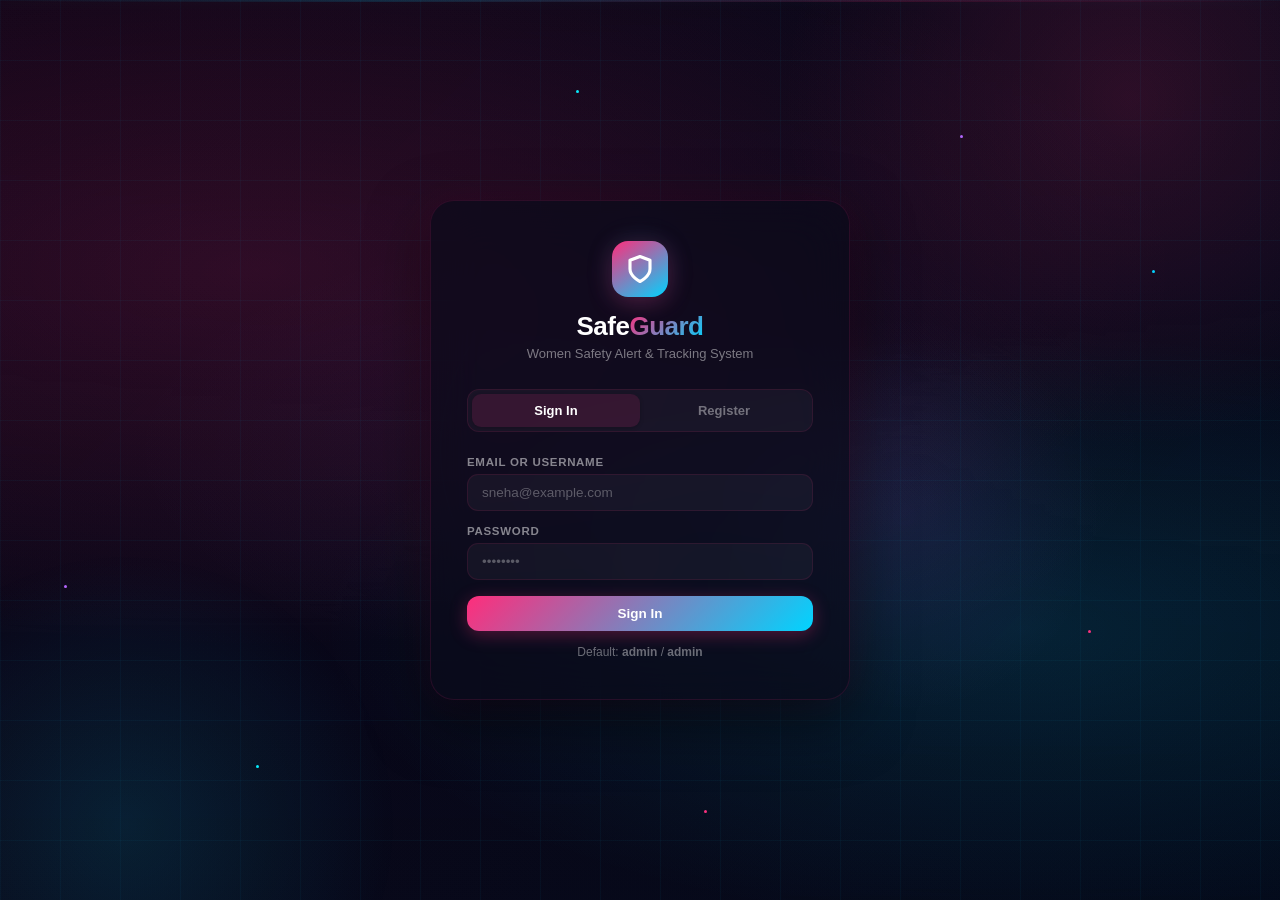
==== commit e56211ba: "Replace Google Fonts with system fonts for instant loading" ====
--- a/index.html
+++ b/index.html
@@ -5,9 +5,7 @@
 <meta name="viewport" content="width=device-width, initial-scale=1.0">
 <title>SafeGuard — Women Safety Alert & Tracking System</title>
 <meta name="description" content="Women Safety Alert and Tracking System — KLE's Jagadguru Tontadarya College, Gadag. BCA Project.">
-<link rel="preconnect" href="https://fonts.googleapis.com">
-<link rel="preconnect" href="https://fonts.gstatic.com" crossorigin>
-<link href="https://fonts.googleapis.com/css2?family=Syne:wght@400;600;700;800&family=DM+Sans:ital,opsz,wght@0,9..40,300;0,9..40,400;0,9..40,500;0,9..40,600;1,9..40,300&display=swap" rel="stylesheet">
+<style>body{font-family:-apple-system,BlinkMacSystemFont,'Segoe UI',Roboto,Oxygen,Ubuntu,Cantarell,sans-serif;}</style>
 <link rel="stylesheet" href="css/style.css">
 </head>
 <body>
--- a/css/style.css
+++ b/css/style.css
@@ -137,7 +137,7 @@
 *, *::before, *::after { margin: 0; padding: 0; box-sizing: border-box; }
 html { scroll-behavior: smooth; }
 body {
-  font-family: 'DM Sans', sans-serif;
+  font-family: -apple-system, BlinkMacSystemFont, 'Segoe UI', Roboto, sans-serif;
   background: #050514;
   color: rgba(255,255,255,0.8);
   min-height: 100vh;
@@ -317,7 +317,7 @@
 }
 .login-icon svg { width: 30px; height: 30px; }
 .login-brand h1 {
-  font-family: 'Syne', sans-serif;
+  font-family: -apple-system, BlinkMacSystemFont, 'Segoe UI', Roboto, sans-serif;
   font-size: 26px; font-weight: 800;
   letter-spacing: -0.5px;
   color: white;
@@ -467,7 +467,7 @@
   position: sticky; top: 0; z-index: 100;
 }
 .topbar-brand {
-  font-family: 'Syne', sans-serif;
+  font-family: -apple-system, BlinkMacSystemFont, 'Segoe UI', Roboto, sans-serif;
   font-size: 19px; font-weight: 800;
   letter-spacing: -0.5px;
   color: white;
@@ -603,7 +603,7 @@
 /* ── Section header ── */
 .sec-head { margin-bottom: 24px; }
 .sec-head h2 {
-  font-family: 'Syne', sans-serif;
+  font-family: -apple-system, BlinkMacSystemFont, 'Segoe UI', Roboto, sans-serif;
   font-size: 27px; font-weight: 800;
   line-height: 1.15; letter-spacing: -0.5px;
   color: white;
@@ -647,7 +647,7 @@
 .card:hover { box-shadow: 0 8px 40px rgba(0,0,0,0.2), 0 0 20px rgba(255,45,123,0.06); border-color: rgba(255,45,123,0.2); transform: translateY(-3px); }
 .card:active { transform: translateY(0) scale(0.99); }
 .card-head {
-  font-family: 'Syne', sans-serif;
+  font-family: -apple-system, BlinkMacSystemFont, 'Segoe UI', Roboto, sans-serif;
   font-size: 11px; font-weight: 700;
   text-transform: uppercase; letter-spacing: .1em;
   color: rgba(255,255,255,0.4);
@@ -692,7 +692,7 @@
 }
 .stat-icon svg { width: 20px; height: 20px; }
 .stat-num {
-  font-family: 'Syne', sans-serif;
+  font-family: -apple-system, BlinkMacSystemFont, 'Segoe UI', Roboto, sans-serif;
   font-size: 30px; font-weight: 800; line-height: 1;
   color: white;
 }
@@ -897,7 +897,7 @@
 .sos-btn-main:hover { transform: scale(1.04); box-shadow: 0 12px 56px rgba(255,45,123,.45), 0 0 0 10px rgba(255,45,123,.14), 0 0 50px rgba(0,212,255,.2); }
 .sos-btn-main:active { transform: scale(.96); }
 .sos-label {
-  font-family: 'Syne', sans-serif;
+  font-family: -apple-system, BlinkMacSystemFont, 'Segoe UI', Roboto, sans-serif;
   font-size: 38px; font-weight: 800;
   color: white; letter-spacing: 3px;
   line-height: 1;
@@ -950,7 +950,7 @@
   border: 1px solid rgba(255,45,123,0.1);
   font-size: 12px; z-index: 3;
 }
-.map-info strong { display: block; font-family: 'Syne', sans-serif; font-size: 11px; font-weight: 700; margin-bottom: 2px; color: white; }
+.map-info strong { display: block; font-family: -apple-system, BlinkMacSystemFont, 'Segoe UI', Roboto, sans-serif; font-size: 11px; font-weight: 700; margin-bottom: 2px; color: white; }
 .map-info span { color: rgba(255,255,255,0.5); }
 .map-contacts {
   position: absolute; top: 14px; right: 14px;
@@ -1025,7 +1025,7 @@
   pointer-events: none;
 }
 .ai-card-title {
-  font-family: 'Syne', sans-serif;
+  font-family: -apple-system, BlinkMacSystemFont, 'Segoe UI', Roboto, sans-serif;
   font-size: 15px; font-weight: 700;
   display: flex; align-items: center; gap: 9px;
   margin-bottom: 3px;
@@ -1169,12 +1169,12 @@
   width: 68px; height: 68px; border-radius: 50%;
   background: linear-gradient(135deg, var(--pink), var(--blue));
   display: flex; align-items: center; justify-content: center;
-  font-family: 'Syne', sans-serif; font-size: 22px; font-weight: 800; color: white;
+  font-family: -apple-system, BlinkMacSystemFont, 'Segoe UI', Roboto, sans-serif; font-size: 22px; font-weight: 800; color: white;
   flex-shrink: 0;
   box-shadow: 0 0 20px rgba(255,45,123,0.2);
 }
 .profile-name {
-  font-family: 'Syne', sans-serif; font-size: 17px; font-weight: 700;
+  font-family: -apple-system, BlinkMacSystemFont, 'Segoe UI', Roboto, sans-serif; font-size: 17px; font-weight: 700;
   color: white;
 }
 
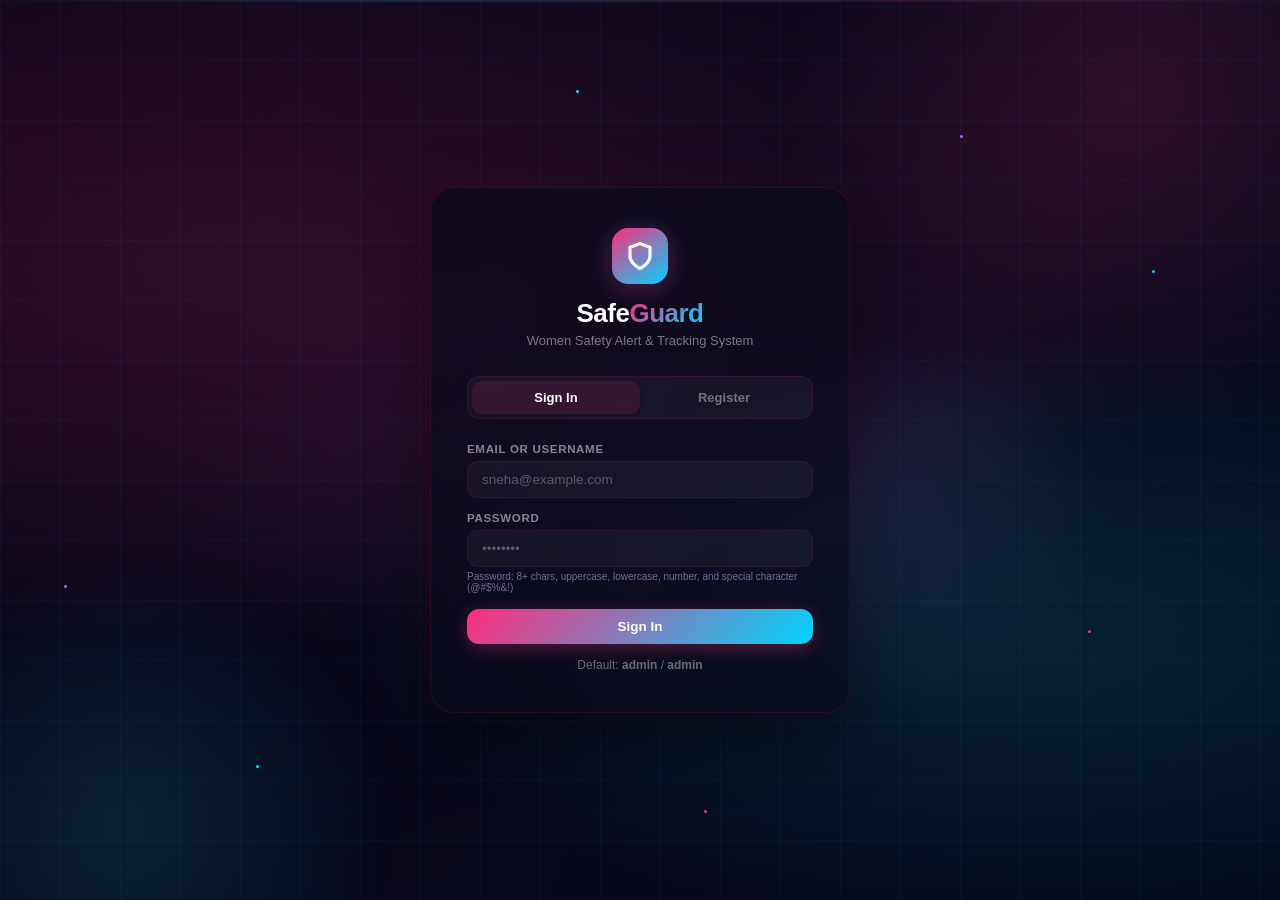
==== commit 01c3eacd: "Add password strength validation with live requirements checker" ====
--- a/index.html
+++ b/index.html
@@ -52,7 +52,8 @@
       <input class="inp" type="text" id="login-email" placeholder="sneha@example.com" required>
 
       <label class="field-label" for="login-pass">Password</label>
-      <input class="inp" type="password" id="login-pass" placeholder="••••••••" required minlength="4">
+      <input class="inp" type="password" id="login-pass" placeholder="••••••••" required minlength="8">
+      <div style="font-size:10px;color:var(--muted);margin-top:4px;">Password: 8+ chars, uppercase, lowercase, number, and special character (@#$%&!)</div>
 
       <button type="submit" class="btn btn-red btn-full mt16">Sign In</button>
       <p class="login-hint">Default: <strong>admin</strong> / <strong>admin</strong></p>
@@ -70,7 +71,15 @@
       <input class="inp" type="tel" id="reg-phone" placeholder="+91 XXXXX XXXXX" required>
 
       <label class="field-label" for="reg-pass">Password</label>
-      <input class="inp" type="password" id="reg-pass" placeholder="••••••••" required minlength="4">
+      <input class="inp" type="password" id="reg-pass" placeholder="••••••••" required minlength="8">
+      <div id="pass-requirements" style="font-size:11px;color:var(--muted);margin-top:6px;line-height:1.5;">
+        <div id="req-length">✗ At least 8 characters</div>
+        <div id="req-upper">✗ At least 1 uppercase letter</div>
+        <div id="req-lower">✗ At least 1 lowercase letter</div>
+        <div id="req-number">✗ At least 1 number</div>
+        <div id="req-special">✗ At least 1 special character (@, #, $, %, &, !)</div>
+        <div id="req-space">✗ No spaces</div>
+      </div>
 
       <button type="submit" class="btn btn-red btn-full mt16">Create Account</button>
     </form>
